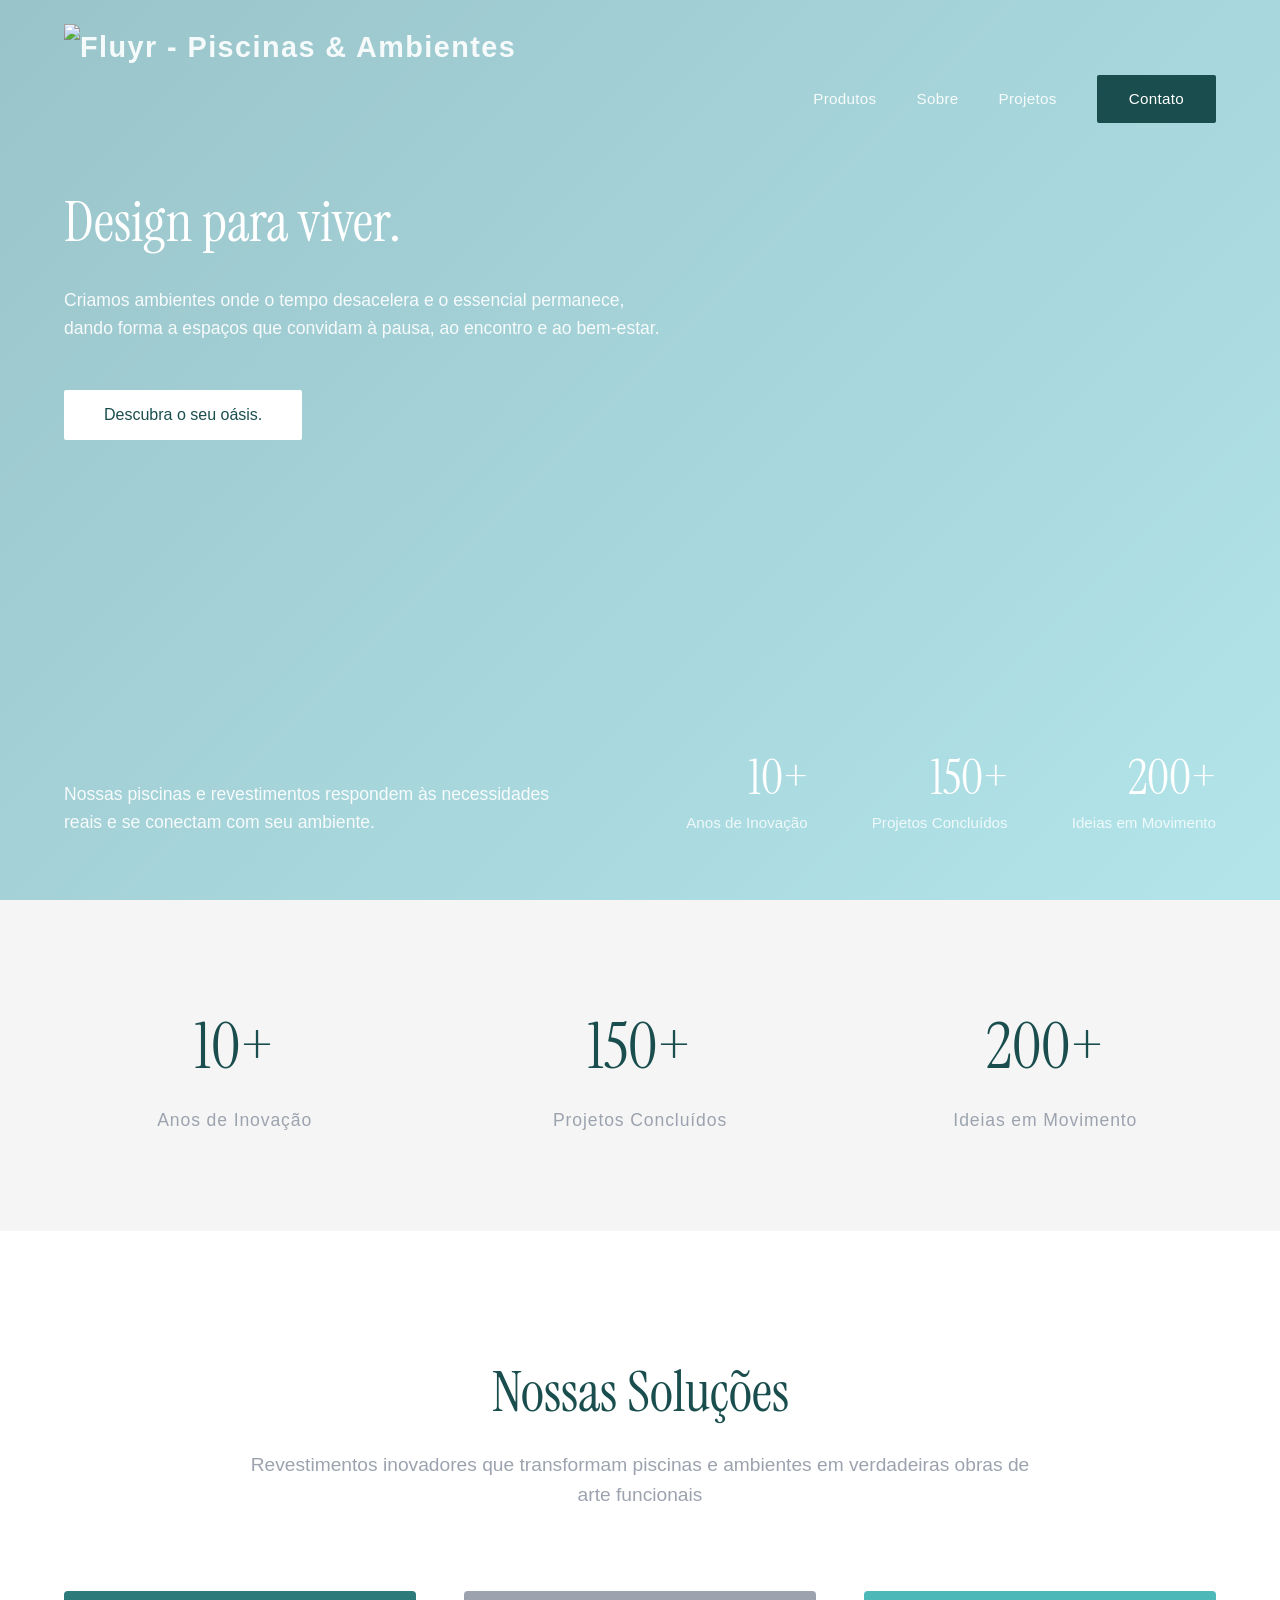
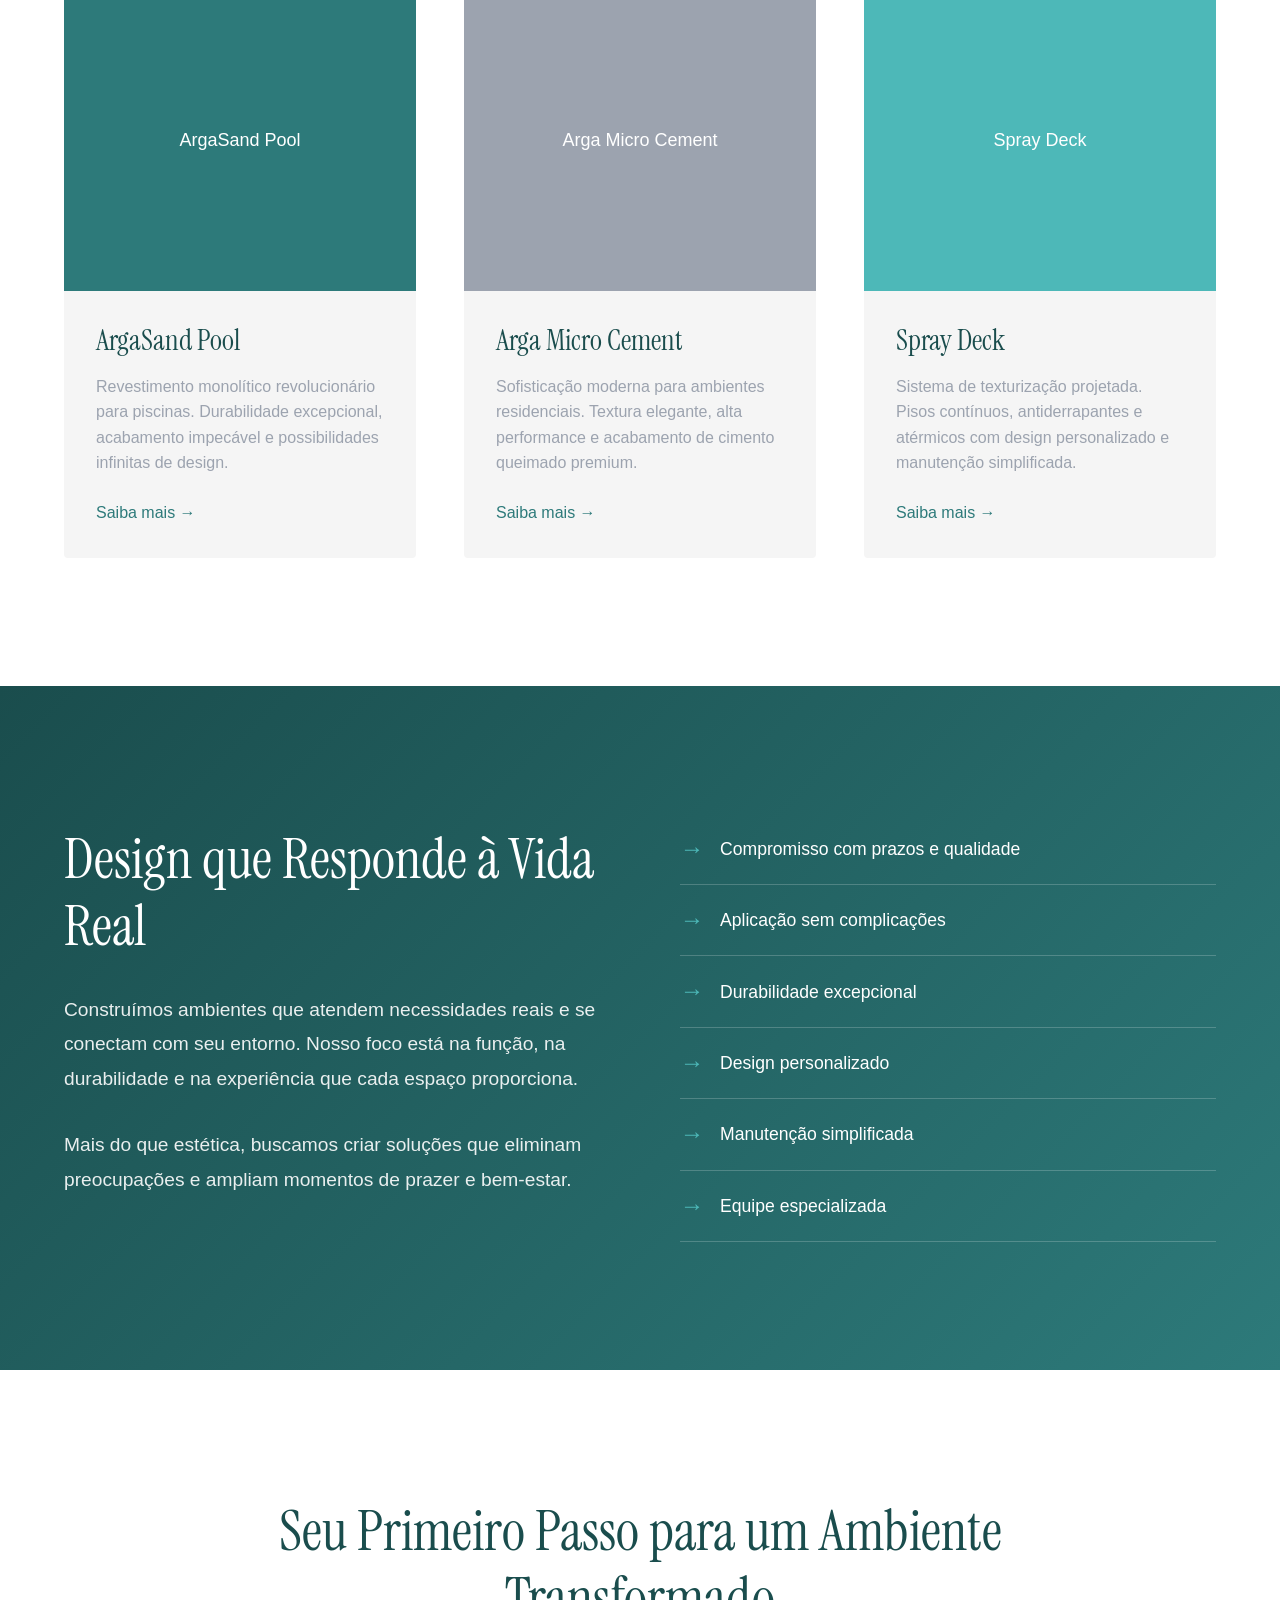
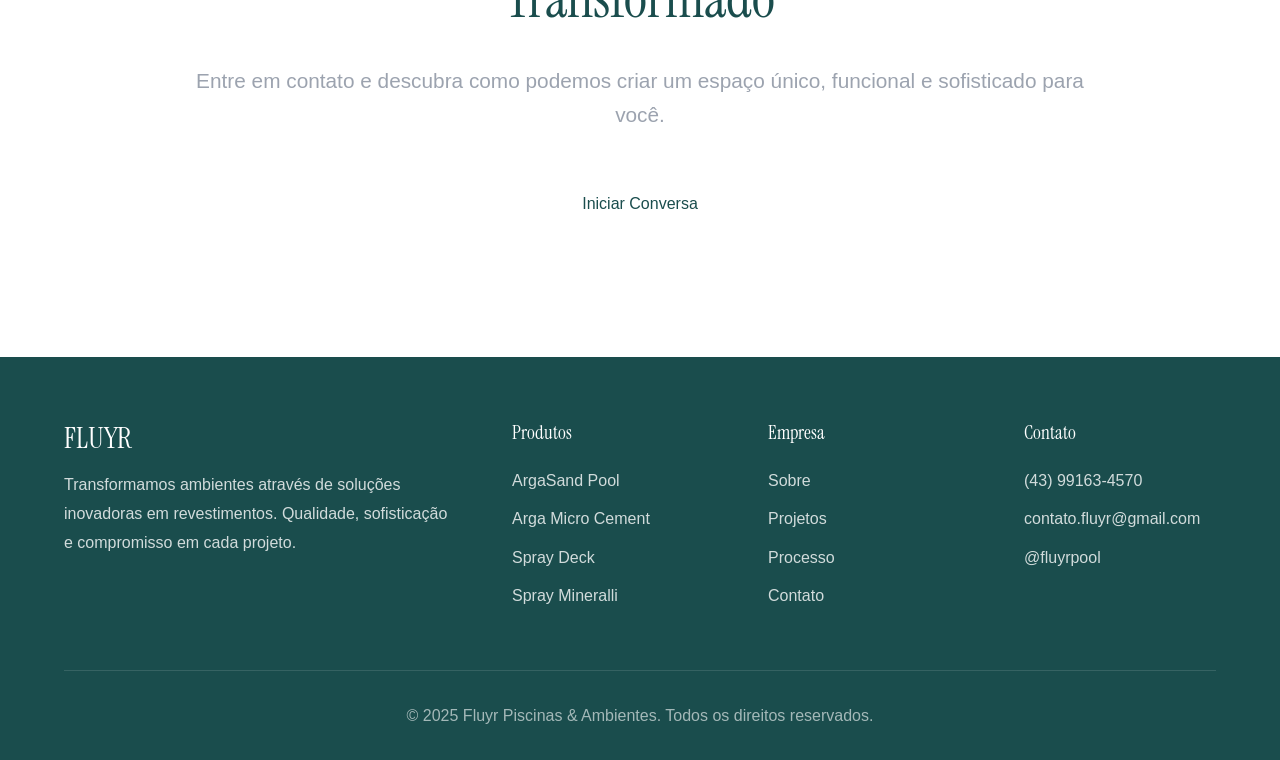
==== index.html @ 36d937e3 "Update index.html" ====
<!DOCTYPE html>
<html lang="pt-BR">
<head>
    <meta charset="UTF-8">
    <meta name="viewport" content="width=device-width, initial-scale=1.0">
    <title>Fluyr - Piscinas & Ambientes</title>
    <link rel="preconnect" href="https://fonts.googleapis.com">
    <link rel="preconnect" href="https://fonts.gstatic.com" crossorigin>
    <link href="https://fonts.googleapis.com/css2?family=Instrument+Serif:ital@0;1&display=swap" rel="stylesheet">
    <link rel="stylesheet" href="./assets/css/styles.css">
    
    
</head>
<body>
    <header>
        <div class="logo">
            <img src="/website-fluyr/assets/images/logo-fluyr.png" alt="Fluyr - Piscinas & Ambientes">
        </div>
        <nav>
            <a href="#produtos">Produtos</a>
            <a href="/about/about.html">Sobre</a>
            <a href="#projetos">Projetos</a>
            <a href="#contato" class="cta-button">Contato</a>
        </nav>
    </header>

    <section class="hero">
        <div class="hero-content">
            <div class="hero-text">
                <h1>Design para viver.</h1>
                <p>Criamos ambientes onde o tempo desacelera e o essencial permanece, dando forma a espaços que convidam à pausa, ao encontro e ao bem-estar.</p>
                <div class="hero-buttons">
                    <button class="btn-primary">Descubra o seu oásis.</button>
                </div>
            </div>
        </div>
        <div class="hero-bottom">
            <div class="hero-tagline">
                Nossas piscinas e revestimentos respondem às necessidades reais e se conectam com seu ambiente.
            </div>
            <div class="hero-stats-mini">
                <div class="hero-stat">
                    <span class="hero-stat-number">10+</span>
                    <span class="hero-stat-label">Anos de Inovação</span>
                </div>
                <div class="hero-stat">
                    <span class="hero-stat-number">150+</span>
                    <span class="hero-stat-label">Projetos Concluídos</span>
                </div>
                <div class="hero-stat">
                    <span class="hero-stat-number">200+</span>
                    <span class="hero-stat-label">Ideias em Movimento</span>
                </div>
            </div>
        </div>
    </section>

    <section class="stats">
        <div class="stats-container">
            <div class="stat-item">
                <div class="stat-number">10+</div>
                <div class="stat-label">Anos de Inovação</div>
            </div>
            <div class="stat-item">
                <div class="stat-number">150+</div>
                <div class="stat-label">Projetos Concluídos</div>
            </div>
            <div class="stat-item">
                <div class="stat-number">200+</div>
                <div class="stat-label">Ideias em Movimento</div>
            </div>
        </div>
    </section>

    <section id="produtos" class="products">
        <div class="section-header">
            <h2>Nossas Soluções</h2>
            <p>Revestimentos inovadores que transformam piscinas e ambientes em verdadeiras obras de arte funcionais</p>
        </div>
        <div class="products-grid">
            <div class="product-card">
                <div class="product-image">
                    <img src="data:image/svg+xml,%3Csvg width='400' height='300' xmlns='http://www.w3.org/2000/svg'%3E%3Crect width='400' height='300' fill='%232d7a7a'/%3E%3Ctext x='50%25' y='50%25' font-family='Arial' font-size='18' fill='white' text-anchor='middle' dy='.3em'%3EArgaSand Pool%3C/text%3E%3C/svg%3E" alt="ArgaSand Pool">
                </div>
                <div class="product-content">
                    <h3>ArgaSand Pool</h3>
                    <p>Revestimento monolítico revolucionário para piscinas. Durabilidade excepcional, acabamento impecável e possibilidades infinitas de design.</p>
                    <a href="#" class="product-link">Saiba mais →</a>
                </div>
            </div>
            <div class="product-card">
                <div class="product-image">
                    <img src="data:image/svg+xml,%3Csvg width='400' height='300' xmlns='http://www.w3.org/2000/svg'%3E%3Crect width='400' height='300' fill='%239ca3af'/%3E%3Ctext x='50%25' y='50%25' font-family='Arial' font-size='18' fill='white' text-anchor='middle' dy='.3em'%3EArga Micro Cement%3C/text%3E%3C/svg%3E" alt="Arga Micro Cement">
                </div>
                <div class="product-content">
                    <h3>Arga Micro Cement</h3>
                    <p>Sofisticação moderna para ambientes residenciais. Textura elegante, alta performance e acabamento de cimento queimado premium.</p>
                    <a href="#" class="product-link">Saiba mais →</a>
                </div>
            </div>
            <div class="product-card">
                <div class="product-image">
                    <img src="data:image/svg+xml,%3Csvg width='400' height='300' xmlns='http://www.w3.org/2000/svg'%3E%3Crect width='400' height='300' fill='%234db8b8'/%3E%3Ctext x='50%25' y='50%25' font-family='Arial' font-size='18' fill='white' text-anchor='middle' dy='.3em'%3ESpray Deck%3C/text%3E%3C/svg%3E" alt="Spray Deck">
                </div>
                <div class="product-content">
                    <h3>Spray Deck</h3>
                    <p>Sistema de texturização projetada. Pisos contínuos, antiderrapantes e atérmicos com design personalizado e manutenção simplificada.</p>
                    <a href="#" class="product-link">Saiba mais →</a>
                </div>
            </div>
        </div>
    </section>

    <section class="values">
        <div class="values-content">
            <div class="values-text">
                <h2>Design que Responde à Vida Real</h2>
                <p>Construímos ambientes que atendem necessidades reais e se conectam com seu entorno. Nosso foco está na função, na durabilidade e na experiência que cada espaço proporciona.</p>
                <p>Mais do que estética, buscamos criar soluções que eliminam preocupações e ampliam momentos de prazer e bem-estar.</p>
            </div>
            <div class="values-list-container">
                <ul class="values-list">
                    <li>Compromisso com prazos e qualidade</li>
                    <li>Aplicação sem complicações</li>
                    <li>Durabilidade excepcional</li>
                    <li>Design personalizado</li>
                    <li>Manutenção simplificada</li>
                    <li>Equipe especializada</li>
                </ul>
            </div>
        </div>
    </section>

    <section class="cta-section">
        <div class="cta-content">
            <h2>Seu Primeiro Passo para um Ambiente Transformado</h2>
            <p>Entre em contato e descubra como podemos criar um espaço único, funcional e sofisticado para você.</p>
            <button class="btn-primary">Iniciar Conversa</button>
        </div>
    </section>

    <footer>
        <div class="footer-content">
            <div class="footer-about">
                <h3>FLUYR</h3>
                <p>Transformamos ambientes através de soluções inovadoras em revestimentos. Qualidade, sofisticação e compromisso em cada projeto.</p>
            </div>
            <div class="footer-links">
                <h4>Produtos</h4>
                <ul>
                    <li><a href="#">ArgaSand Pool</a></li>
                    <li><a href="#">Arga Micro Cement</a></li>
                    <li><a href="#">Spray Deck</a></li>
                    <li><a href="#">Spray Mineralli</a></li>
                </ul>
            </div>
            <div class="footer-links">
                <h4>Empresa</h4>
                <ul>
                    <li><a href="#">Sobre</a></li>
                    <li><a href="#">Projetos</a></li>
                    <li><a href="#">Processo</a></li>
                    <li><a href="#">Contato</a></li>
                </ul>
            </div>
            <div class="footer-links">
                <h4>Contato</h4>
                <ul>
                    <li><a href="tel:+5543991634570">(43) 99163-4570</a></li>
                    <li><a href="mailto:contato.fluyr@gmail.com">contato.fluyr@gmail.com</a></li>
                    <li><a href="https://www.instagram.com/fluyrpool/">@fluyrpool</a></li>
                </ul>
            </div>
        </div>
        <div class="footer-bottom">
            <p>&copy; 2025 Fluyr Piscinas & Ambientes. Todos os direitos reservados.</p>
        </div>
    </footer>
</body>
</html>
---- assets/css/styles.css ----
@import url('https://fonts.cdnfonts.com/css/onest');

        * {
            margin: 0;
            padding: 0;
            box-sizing: border-box;
        }

        :root {
            --color-teal-dark: #1a4d4d;
            --color-teal: #2d7a7a;
            --color-turquoise: #4db8b8;
            --color-concrete: #e8e8e8;
            --color-gray-light: #f5f5f5;
            --color-gray-medium: #9ca3af;
            --color-gray-dark: #374151;
        }

        body {
            font-family: 'Inter', sans-serif;
            color: var(--color-gray-dark);
            line-height: 1.6;
            overflow-x: hidden;
        }

        h1, h2, h3, h4 {
            font-family: 'Instrument Serif', serif;
            font-weight: 400;
            line-height: 1.2;
        }

        /* Header */
        header {
            position: fixed;
            top: 0;
            width: 100%;
            padding: 1.5rem 5%;
            display: flex;
            justify-content: space-between;
            align-items: center;
            z-index: 1000;

            background: transparent;
            backdrop-filter: none;
        }

        .logo {
            font-size: 1.8rem;
            font-weight: 700;
            color: rgba(255, 255, 255, 0.9);            
            letter-spacing: 0.05em;
        }

        .logo img {
            height: 150px;       /* adjust as needed */
            width: auto;
            display: block;
        }        

        .logo-sub {
            font-size: 0.75rem;
            font-weight: 400;
            color: var(--color-teal);
            letter-spacing: 0.15em;
            display: block;
            margin-top: -0.2rem;
        }

        nav {
            display: flex;
            gap: 2.5rem;
            align-items: center;
        }

        nav a {
            text-decoration: none;
            color: rgba(255, 255, 255, 0.9);
            font-size: 0.95rem;
            font-weight: 400;
            letter-spacing: 0.02em;
            transition: color 0.3s ease;
        }

        nav a:hover {
            color: var(--color-teal);
        }

        .cta-button {
            padding: 0.75rem 2rem;
            background: var(--color-teal-dark);
            color: white;
            border-radius: 2px;
            transition: all 0.3s ease;
        }

        .cta-button:hover {
            background: var(--color-teal);
            transform: translateY(-2px);
        }

        /* Hero Section */
        .hero {
            min-height: 100vh;
            display: flex;
            flex-direction: column;
            justify-content: space-between;
            position: relative;
            padding: 0;
            background: url('https://images.unsplash.com/photo-1535731561029-5bb23d96911c?q=80&w=1374&auto=format&fit=crop&ixlib=rb-4.1.0&ixid=M3wxMjA3fDB8MHxwaG90by1wYWdlfHx8fGVufDB8fHx8fA%3D%3D')
                center/cover no-repeat;
            color: white;
        }

        .hero::before {
            content: '';
            position: absolute;
            top: 0;
            left: 0;
            right: 0;
            bottom: 0;
            background: linear-gradient(135deg, rgba(0, 107, 122, 0.4) 0%, rgba(0, 168, 184, 0.3) 100%);
            z-index: 1;
        }

        .hero-content {
            position: relative;
            z-index: 2;
            max-width: 1400px;
            width: 100%;
            margin: 0 auto;
            padding: 12rem 5% 4rem;
            display: flex;
            flex-direction: column;
            align-items: flex-start;
        }

        .hero-text h1 {
            font-size: 3.5rem;
            color: white;
            margin-bottom: 2rem;
            line-height: 1.1;
            max-width: 800px;
        }

        .hero-text p {
            font-size: 1.1rem;
            color: rgba(255, 255, 255, 0.9);
            margin-bottom: 3rem;
            max-width: 600px;
            line-height: 1.6;
        }

        .hero-buttons {
            display: flex;
            gap: 1.5rem;
        }

        .btn-primary, .btn-secondary {
            padding: 1rem 2.5rem;
            font-size: 1rem;
            border: none;
            cursor: pointer;
            transition: all 0.3s ease;
            text-decoration: none;
            display: inline-block;
            border-radius: 2px;
        }

        .btn-primary {
            background: white;
            color: var(--color-teal-dark);
        }

        .btn-primary:hover {
            background: var(--color-concrete);
            transform: translateY(-3px);
            box-shadow: 0 10px 30px rgba(0, 0, 0, 0.2);
        }

        .btn-secondary {
            background: transparent;
            color: white;
            border: 2px solid white;
        }

        .btn-secondary:hover {
            background: white;
            color: var(--color-teal-dark);
        }

        .hero-bottom {
            position: relative;
            z-index: 2;
            max-width: 1400px;
            width: 100%;
            margin: 0 auto;
            padding: 0 5% 4rem;
            display: flex;
            justify-content: space-between;
            align-items: flex-end;
        }

        .hero-tagline {
            font-size: 1.1rem;
            color: rgba(255, 255, 255, 0.9);
            max-width: 500px;
            line-height: 1.6;
        }

        .hero-stats-mini {
            display: flex;
            gap: 4rem;
        }

        .hero-stat {
            text-align: right;
        }

        .hero-stat-number {
            font-size: 3rem;
            font-family: 'Instrument Serif', serif;
            color: white;
            display: block;
            line-height: 1;
            margin-bottom: 0.5rem;
        }

        .hero-stat-label {
            font-size: 0.95rem;
            color: rgba(255, 255, 255, 0.8);
        }

        /* Stats Section */
        .stats {
            padding: 6rem 5%;
            background: var(--color-gray-light);
        }

        .stats-container {
            max-width: 1400px;
            margin: 0 auto;
            display: grid;
            grid-template-columns: repeat(3, 1fr);
            gap: 4rem;
        }

        .stat-item {
            text-align: center;
        }

        .stat-number {
            font-size: 4rem;
            font-family: 'Instrument Serif', serif;
            color: var(--color-teal-dark);
            margin-bottom: 0.5rem;
        }

        .stat-label {
            font-size: 1.1rem;
            color: var(--color-gray-medium);
            letter-spacing: 0.05em;
        }

        /* Products Section */
        .products {
            padding: 8rem 5%;
            background: white;
        }

        .section-header {
            text-align: center;
            max-width: 800px;
            margin: 0 auto 5rem;
        }

        .section-header h2 {
            font-size: 3.5rem;
            color: var(--color-teal-dark);
            margin-bottom: 1.5rem;
        }

        .section-header p {
            font-size: 1.2rem;
            color: var(--color-gray-medium);
        }

        .products-grid {
            max-width: 1400px;
            margin: 0 auto;
            display: grid;
            grid-template-columns: repeat(auto-fit, minmax(350px, 1fr));
            gap: 3rem;
        }

        .product-card {
            background: var(--color-gray-light);
            border-radius: 4px;
            overflow: hidden;
            transition: all 0.4s ease;
            cursor: pointer;
        }

        .product-card:hover {
            transform: translateY(-10px);
            box-shadow: 0 20px 50px rgba(0, 0, 0, 0.1);
        }

        .product-image {
            height: 300px;
            background: var(--color-concrete);
            display: flex;
            align-items: center;
            justify-content: center;
            overflow: hidden;
        }

        .product-image img {
            width: 100%;
            height: 100%;
            object-fit: cover;
        }

        .product-content {
            padding: 2rem;
        }

        .product-content h3 {
            font-size: 1.8rem;
            color: var(--color-teal-dark);
            margin-bottom: 1rem;
        }

        .product-content p {
            color: var(--color-gray-medium);
            margin-bottom: 1.5rem;
        }

        .product-link {
            color: var(--color-teal);
            text-decoration: none;
            font-weight: 500;
            display: inline-flex;
            align-items: center;
            gap: 0.5rem;
            transition: gap 0.3s ease;
        }

        .product-link:hover {
            gap: 1rem;
        }

        /* Values Section */
        .values {
            padding: 8rem 5%;
            background: linear-gradient(135deg, var(--color-teal-dark) 0%, var(--color-teal) 100%);
            color: white;
        }

        .values-content {
            max-width: 1400px;
            margin: 0 auto;
            display: grid;
            grid-template-columns: 1fr 1fr;
            gap: 5rem;
            align-items: center;
        }

        .values-text h2 {
            font-size: 3.5rem;
            margin-bottom: 2rem;
            color: white;
        }

        .values-text p {
            font-size: 1.2rem;
            margin-bottom: 2rem;
            opacity: 0.9;
            line-height: 1.8;
        }

        .values-list {
            list-style: none;
        }

        .values-list li {
            padding: 1rem 0;
            border-bottom: 1px solid rgba(255, 255, 255, 0.2);
            font-size: 1.1rem;
            display: flex;
            align-items: center;
            gap: 1rem;
        }

        .values-list li:before {
            content: "→";
            font-size: 1.5rem;
            color: var(--color-turquoise);
        }

        /* CTA Section */
        .cta-section {
            padding: 8rem 5%;
            background: white;
            text-align: center;
        }

        .cta-content {
            max-width: 900px;
            margin: 0 auto;
        }

        .cta-content h2 {
            font-size: 3.5rem;
            color: var(--color-teal-dark);
            margin-bottom: 2rem;
        }

        .cta-content p {
            font-size: 1.3rem;
            color: var(--color-gray-medium);
            margin-bottom: 3rem;
        }

        /* Footer */
        footer {
            background: var(--color-teal-dark);
            color: white;
            padding: 4rem 5% 2rem;
        }

        .footer-content {
            max-width: 1400px;
            margin: 0 auto;
            display: grid;
            grid-template-columns: 2fr 1fr 1fr 1fr;
            gap: 4rem;
            margin-bottom: 3rem;
        }

        .footer-about h3 {
            font-size: 1.8rem;
            margin-bottom: 1rem;
        }

        .footer-about p {
            opacity: 0.8;
            line-height: 1.8;
        }

        .footer-links h4 {
            font-size: 1.2rem;
            margin-bottom: 1.5rem;
        }

        .footer-links ul {
            list-style: none;
        }

        .footer-links li {
            margin-bottom: 0.8rem;
        }

        .footer-links a {
            color: white;
            text-decoration: none;
            opacity: 0.8;
            transition: opacity 0.3s ease;
        }

        .footer-links a:hover {
            opacity: 1;
        }

        .footer-bottom {
            text-align: center;
            padding-top: 2rem;
            border-top: 1px solid rgba(255, 255, 255, 0.2);
            opacity: 0.6;
        }

        /* Responsive */
        @media (max-width: 1024px) {
            .hero-text h1 {
                font-size: 3.5rem;
            }

            .hero-bottom {
                flex-direction: column;
                gap: 3rem;
                align-items: flex-start;
            }

            .hero-stats-mini {
                gap: 2rem;
            }

            .stats-container {
                grid-template-columns: 1fr;
                gap: 2rem;
            }

            .values-content {
                grid-template-columns: 1fr;
            }

            .footer-content {
                grid-template-columns: 1fr 1fr;
            }
        }

        @media (max-width: 768px) {
            nav {
                display: none;
            }

            .hero-text h1 {
                font-size: 2.5rem;
            }

            .hero-text p {
                font-size: 1.1rem;
            }

            .hero-stats-mini {
                flex-direction: column;
                gap: 1.5rem;
            }

            .hero-stat {
                text-align: left;
            }

            .section-header h2 {
                font-size: 2.5rem;
            }

            .products-grid {
                grid-template-columns: 1fr;
            }

            .footer-content {
                grid-template-columns: 1fr;
            }
        }
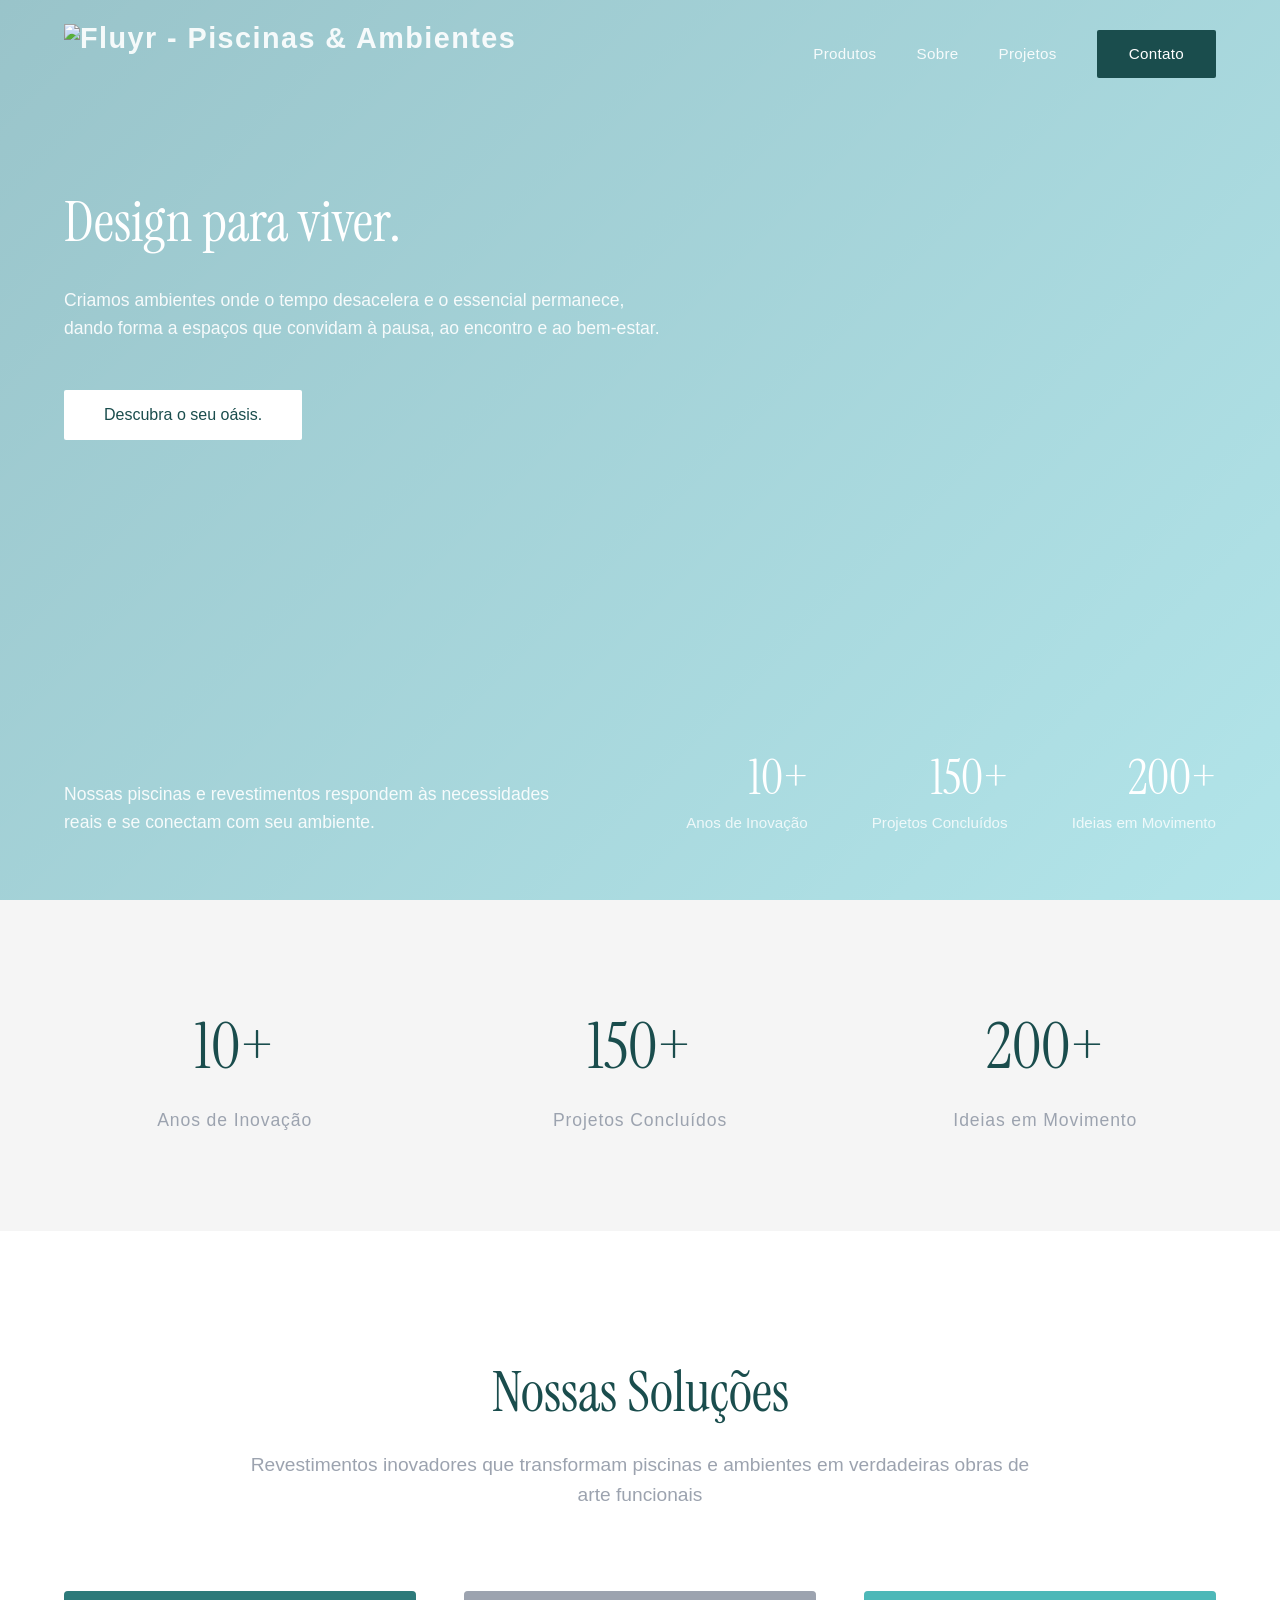
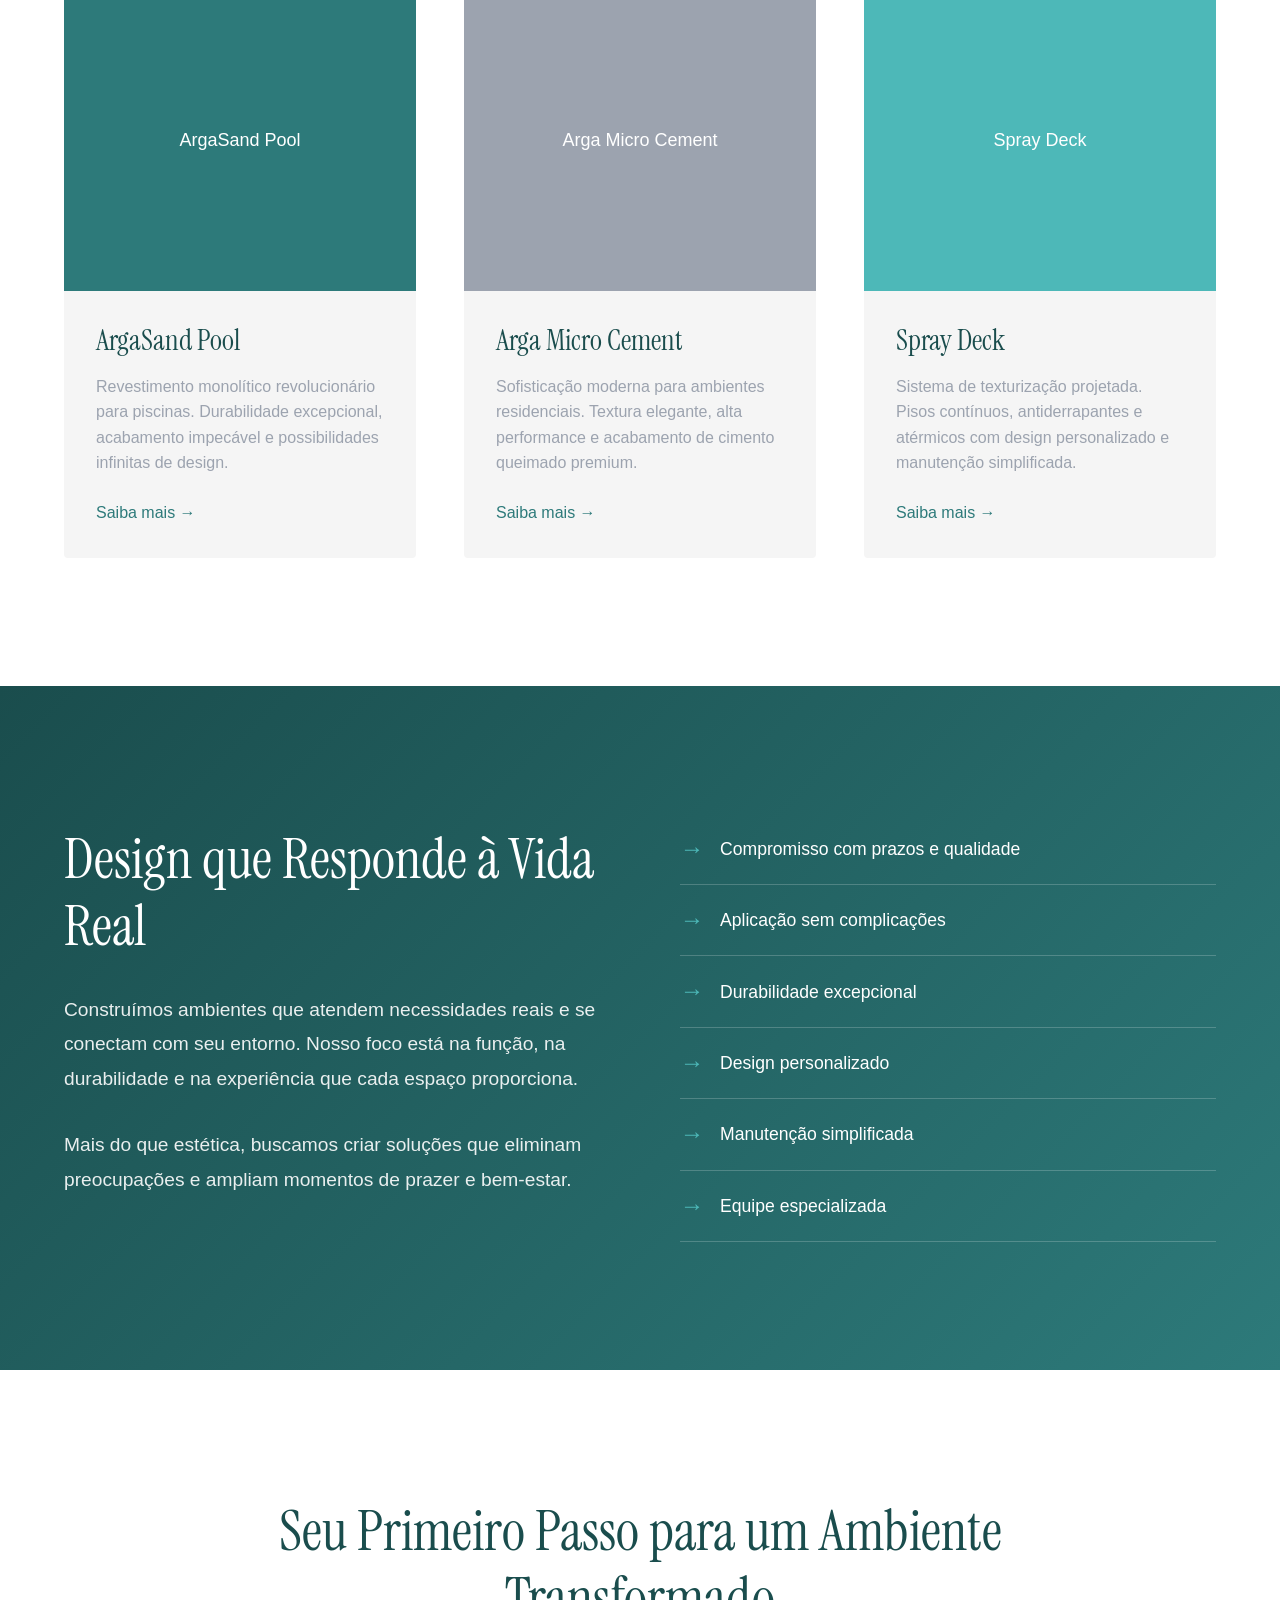
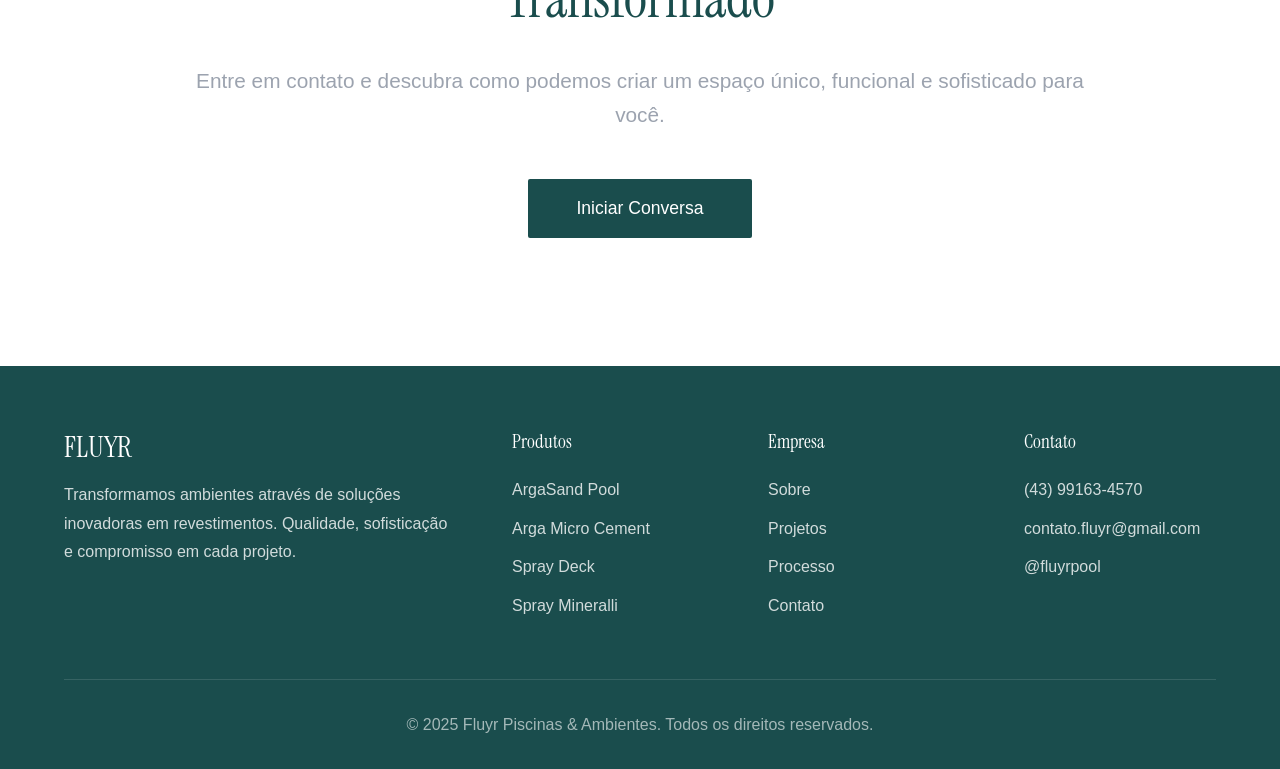
==== commit 9d7868f0: "Update index.html" ====
--- a/index.html
+++ b/index.html
@@ -12,13 +12,13 @@
     
 </head>
 <body>
-    <header>
+    <header class="header--overlay">
         <div class="logo">
             <img src="/website-fluyr/assets/images/logo-fluyr.png" alt="Fluyr - Piscinas & Ambientes">
         </div>
         <nav>
             <a href="#produtos">Produtos</a>
-            <a href="/about/about.html">Sobre</a>
+            <a href="./about/about.html">Sobre</a>
             <a href="#projetos">Projetos</a>
             <a href="#contato" class="cta-button">Contato</a>
         </nav>
@@ -53,7 +53,27 @@
                 </div>
             </div>
         </div>
-    </section>
+</section>
+
+    <script>
+        const header = document.querySelector('header');
+        const hero = document.querySelector('.hero');
+
+        const updateHeaderState = () => {
+            if (!header || !hero) return;
+            const heroBottom = hero.getBoundingClientRect().bottom;
+            const headerHeight = header.offsetHeight;
+            if (heroBottom <= headerHeight) {
+                header.classList.remove('header--overlay');
+            } else {
+                header.classList.add('header--overlay');
+            }
+        };
+
+        updateHeaderState();
+        window.addEventListener('scroll', updateHeaderState);
+        window.addEventListener('resize', updateHeaderState);
+    </script>
 
     <section class="stats">
         <div class="stats-container">
@@ -177,4 +197,4 @@
         </div>
     </footer>
 </body>
-</html>+</html>
--- a/assets/css/styles.css
+++ b/assets/css/styles.css
@@ -1,544 +1,963 @@
 @import url('https://fonts.cdnfonts.com/css/onest');
 
-        * {
-            margin: 0;
-            padding: 0;
-            box-sizing: border-box;
-        }
-
-        :root {
-            --color-teal-dark: #1a4d4d;
-            --color-teal: #2d7a7a;
-            --color-turquoise: #4db8b8;
-            --color-concrete: #e8e8e8;
-            --color-gray-light: #f5f5f5;
-            --color-gray-medium: #9ca3af;
-            --color-gray-dark: #374151;
-        }
-
-        body {
-            font-family: 'Inter', sans-serif;
-            color: var(--color-gray-dark);
-            line-height: 1.6;
-            overflow-x: hidden;
-        }
-
-        h1, h2, h3, h4 {
-            font-family: 'Instrument Serif', serif;
-            font-weight: 400;
-            line-height: 1.2;
-        }
-
-        /* Header */
-        header {
-            position: fixed;
-            top: 0;
-            width: 100%;
-            padding: 1.5rem 5%;
-            display: flex;
-            justify-content: space-between;
-            align-items: center;
-            z-index: 1000;
-
-            background: transparent;
-            backdrop-filter: none;
-        }
-
-        .logo {
-            font-size: 1.8rem;
-            font-weight: 700;
-            color: rgba(255, 255, 255, 0.9);            
-            letter-spacing: 0.05em;
-        }
-
-        .logo img {
-            height: 150px;       /* adjust as needed */
-            width: auto;
-            display: block;
-        }        
-
-        .logo-sub {
-            font-size: 0.75rem;
-            font-weight: 400;
-            color: var(--color-teal);
-            letter-spacing: 0.15em;
-            display: block;
-            margin-top: -0.2rem;
-        }
-
-        nav {
-            display: flex;
-            gap: 2.5rem;
-            align-items: center;
-        }
-
-        nav a {
-            text-decoration: none;
-            color: rgba(255, 255, 255, 0.9);
-            font-size: 0.95rem;
-            font-weight: 400;
-            letter-spacing: 0.02em;
-            transition: color 0.3s ease;
-        }
-
-        nav a:hover {
-            color: var(--color-teal);
-        }
-
-        .cta-button {
-            padding: 0.75rem 2rem;
-            background: var(--color-teal-dark);
-            color: white;
-            border-radius: 2px;
-            transition: all 0.3s ease;
-        }
-
-        .cta-button:hover {
-            background: var(--color-teal);
-            transform: translateY(-2px);
-        }
-
-        /* Hero Section */
-        .hero {
-            min-height: 100vh;
-            display: flex;
-            flex-direction: column;
-            justify-content: space-between;
-            position: relative;
-            padding: 0;
-            background: url('https://images.unsplash.com/photo-1535731561029-5bb23d96911c?q=80&w=1374&auto=format&fit=crop&ixlib=rb-4.1.0&ixid=M3wxMjA3fDB8MHxwaG90by1wYWdlfHx8fGVufDB8fHx8fA%3D%3D')
-                center/cover no-repeat;
-            color: white;
-        }
-
-        .hero::before {
-            content: '';
-            position: absolute;
-            top: 0;
-            left: 0;
-            right: 0;
-            bottom: 0;
-            background: linear-gradient(135deg, rgba(0, 107, 122, 0.4) 0%, rgba(0, 168, 184, 0.3) 100%);
-            z-index: 1;
-        }
-
-        .hero-content {
-            position: relative;
-            z-index: 2;
-            max-width: 1400px;
-            width: 100%;
-            margin: 0 auto;
-            padding: 12rem 5% 4rem;
-            display: flex;
-            flex-direction: column;
-            align-items: flex-start;
-        }
-
-        .hero-text h1 {
-            font-size: 3.5rem;
-            color: white;
-            margin-bottom: 2rem;
-            line-height: 1.1;
-            max-width: 800px;
-        }
-
-        .hero-text p {
-            font-size: 1.1rem;
-            color: rgba(255, 255, 255, 0.9);
-            margin-bottom: 3rem;
-            max-width: 600px;
-            line-height: 1.6;
-        }
-
-        .hero-buttons {
-            display: flex;
-            gap: 1.5rem;
-        }
-
-        .btn-primary, .btn-secondary {
-            padding: 1rem 2.5rem;
-            font-size: 1rem;
-            border: none;
-            cursor: pointer;
-            transition: all 0.3s ease;
-            text-decoration: none;
-            display: inline-block;
-            border-radius: 2px;
-        }
-
-        .btn-primary {
-            background: white;
-            color: var(--color-teal-dark);
-        }
-
-        .btn-primary:hover {
-            background: var(--color-concrete);
-            transform: translateY(-3px);
-            box-shadow: 0 10px 30px rgba(0, 0, 0, 0.2);
-        }
-
-        .btn-secondary {
-            background: transparent;
-            color: white;
-            border: 2px solid white;
-        }
-
-        .btn-secondary:hover {
-            background: white;
-            color: var(--color-teal-dark);
-        }
-
-        .hero-bottom {
-            position: relative;
-            z-index: 2;
-            max-width: 1400px;
-            width: 100%;
-            margin: 0 auto;
-            padding: 0 5% 4rem;
-            display: flex;
-            justify-content: space-between;
-            align-items: flex-end;
-        }
-
-        .hero-tagline {
-            font-size: 1.1rem;
-            color: rgba(255, 255, 255, 0.9);
-            max-width: 500px;
-            line-height: 1.6;
-        }
-
-        .hero-stats-mini {
-            display: flex;
-            gap: 4rem;
-        }
-
-        .hero-stat {
-            text-align: right;
-        }
-
-        .hero-stat-number {
-            font-size: 3rem;
-            font-family: 'Instrument Serif', serif;
-            color: white;
-            display: block;
-            line-height: 1;
-            margin-bottom: 0.5rem;
-        }
-
-        .hero-stat-label {
-            font-size: 0.95rem;
-            color: rgba(255, 255, 255, 0.8);
-        }
-
-        /* Stats Section */
-        .stats {
-            padding: 6rem 5%;
-            background: var(--color-gray-light);
-        }
-
-        .stats-container {
-            max-width: 1400px;
-            margin: 0 auto;
-            display: grid;
-            grid-template-columns: repeat(3, 1fr);
-            gap: 4rem;
-        }
-
-        .stat-item {
-            text-align: center;
-        }
-
-        .stat-number {
-            font-size: 4rem;
-            font-family: 'Instrument Serif', serif;
-            color: var(--color-teal-dark);
-            margin-bottom: 0.5rem;
-        }
-
-        .stat-label {
-            font-size: 1.1rem;
-            color: var(--color-gray-medium);
-            letter-spacing: 0.05em;
-        }
-
-        /* Products Section */
-        .products {
-            padding: 8rem 5%;
-            background: white;
-        }
-
-        .section-header {
-            text-align: center;
-            max-width: 800px;
-            margin: 0 auto 5rem;
-        }
-
-        .section-header h2 {
-            font-size: 3.5rem;
-            color: var(--color-teal-dark);
-            margin-bottom: 1.5rem;
-        }
-
-        .section-header p {
-            font-size: 1.2rem;
-            color: var(--color-gray-medium);
-        }
-
-        .products-grid {
-            max-width: 1400px;
-            margin: 0 auto;
-            display: grid;
-            grid-template-columns: repeat(auto-fit, minmax(350px, 1fr));
-            gap: 3rem;
-        }
-
-        .product-card {
-            background: var(--color-gray-light);
-            border-radius: 4px;
-            overflow: hidden;
-            transition: all 0.4s ease;
-            cursor: pointer;
-        }
-
-        .product-card:hover {
-            transform: translateY(-10px);
-            box-shadow: 0 20px 50px rgba(0, 0, 0, 0.1);
-        }
-
-        .product-image {
-            height: 300px;
-            background: var(--color-concrete);
-            display: flex;
-            align-items: center;
-            justify-content: center;
-            overflow: hidden;
-        }
-
-        .product-image img {
-            width: 100%;
-            height: 100%;
-            object-fit: cover;
-        }
-
-        .product-content {
-            padding: 2rem;
-        }
-
-        .product-content h3 {
-            font-size: 1.8rem;
-            color: var(--color-teal-dark);
-            margin-bottom: 1rem;
-        }
-
-        .product-content p {
-            color: var(--color-gray-medium);
-            margin-bottom: 1.5rem;
-        }
-
-        .product-link {
-            color: var(--color-teal);
-            text-decoration: none;
-            font-weight: 500;
-            display: inline-flex;
-            align-items: center;
-            gap: 0.5rem;
-            transition: gap 0.3s ease;
-        }
-
-        .product-link:hover {
-            gap: 1rem;
-        }
-
-        /* Values Section */
-        .values {
-            padding: 8rem 5%;
-            background: linear-gradient(135deg, var(--color-teal-dark) 0%, var(--color-teal) 100%);
-            color: white;
-        }
-
-        .values-content {
-            max-width: 1400px;
-            margin: 0 auto;
-            display: grid;
-            grid-template-columns: 1fr 1fr;
-            gap: 5rem;
-            align-items: center;
-        }
-
-        .values-text h2 {
-            font-size: 3.5rem;
-            margin-bottom: 2rem;
-            color: white;
-        }
-
-        .values-text p {
-            font-size: 1.2rem;
-            margin-bottom: 2rem;
-            opacity: 0.9;
-            line-height: 1.8;
-        }
-
-        .values-list {
-            list-style: none;
-        }
-
-        .values-list li {
-            padding: 1rem 0;
-            border-bottom: 1px solid rgba(255, 255, 255, 0.2);
-            font-size: 1.1rem;
-            display: flex;
-            align-items: center;
-            gap: 1rem;
-        }
-
-        .values-list li:before {
-            content: "→";
-            font-size: 1.5rem;
-            color: var(--color-turquoise);
-        }
-
-        /* CTA Section */
-        .cta-section {
-            padding: 8rem 5%;
-            background: white;
-            text-align: center;
-        }
-
-        .cta-content {
-            max-width: 900px;
-            margin: 0 auto;
-        }
-
-        .cta-content h2 {
-            font-size: 3.5rem;
-            color: var(--color-teal-dark);
-            margin-bottom: 2rem;
-        }
-
-        .cta-content p {
-            font-size: 1.3rem;
-            color: var(--color-gray-medium);
-            margin-bottom: 3rem;
-        }
-
-        /* Footer */
-        footer {
-            background: var(--color-teal-dark);
-            color: white;
-            padding: 4rem 5% 2rem;
-        }
-
-        .footer-content {
-            max-width: 1400px;
-            margin: 0 auto;
-            display: grid;
-            grid-template-columns: 2fr 1fr 1fr 1fr;
-            gap: 4rem;
-            margin-bottom: 3rem;
-        }
-
-        .footer-about h3 {
-            font-size: 1.8rem;
-            margin-bottom: 1rem;
-        }
-
-        .footer-about p {
-            opacity: 0.8;
-            line-height: 1.8;
-        }
-
-        .footer-links h4 {
-            font-size: 1.2rem;
-            margin-bottom: 1.5rem;
-        }
-
-        .footer-links ul {
-            list-style: none;
-        }
-
-        .footer-links li {
-            margin-bottom: 0.8rem;
-        }
-
-        .footer-links a {
-            color: white;
-            text-decoration: none;
-            opacity: 0.8;
-            transition: opacity 0.3s ease;
-        }
-
-        .footer-links a:hover {
-            opacity: 1;
-        }
-
-        .footer-bottom {
-            text-align: center;
-            padding-top: 2rem;
-            border-top: 1px solid rgba(255, 255, 255, 0.2);
-            opacity: 0.6;
-        }
-
-        /* Responsive */
-        @media (max-width: 1024px) {
-            .hero-text h1 {
-                font-size: 3.5rem;
-            }
-
-            .hero-bottom {
-                flex-direction: column;
-                gap: 3rem;
-                align-items: flex-start;
-            }
-
-            .hero-stats-mini {
-                gap: 2rem;
-            }
-
-            .stats-container {
-                grid-template-columns: 1fr;
-                gap: 2rem;
-            }
-
-            .values-content {
-                grid-template-columns: 1fr;
-            }
-
-            .footer-content {
-                grid-template-columns: 1fr 1fr;
-            }
-        }
-
-        @media (max-width: 768px) {
-            nav {
-                display: none;
-            }
-
-            .hero-text h1 {
-                font-size: 2.5rem;
-            }
-
-            .hero-text p {
-                font-size: 1.1rem;
-            }
-
-            .hero-stats-mini {
-                flex-direction: column;
-                gap: 1.5rem;
-            }
-
-            .hero-stat {
-                text-align: left;
-            }
-
-            .section-header h2 {
-                font-size: 2.5rem;
-            }
-
-            .products-grid {
-                grid-template-columns: 1fr;
-            }
-
-            .footer-content {
-                grid-template-columns: 1fr;
-            }
-        }
+/* -----------------------------
+   Base / Reset / Tokens Testing
+------------------------------*/
+* {
+  margin: 0;
+  padding: 0;
+  box-sizing: border-box;
+}
+
+:root {
+  --color-teal-dark: #1a4d4d;
+  --color-teal: #2d7a7a;
+  --color-turquoise: #4db8b8;
+  --color-concrete: #e8e8e8;
+  --color-gray-light: #f5f5f5;
+  --color-gray-medium: #9ca3af;
+  --color-gray-dark: #374151;
+
+  /* Header theming defaults (solid header / About style) */
+  --header-bg: #ffffff;
+  --header-shadow: 0 2px 10px rgba(0, 0, 0, 0.05);
+  --header-link-color: var(--color-gray-dark);
+  --header-link-hover: var(--color-teal);
+  --header-logo-color: var(--color-gray-dark);
+}
+
+body {
+  font-family: 'Inter', sans-serif;
+  color: var(--color-gray-dark);
+  line-height: 1.6;
+  overflow-x: hidden;
+}
+
+h1, h2, h3, h4 {
+  font-family: 'Instrument Serif', serif;
+  font-weight: 400;
+  line-height: 1.2;
+}
+
+/* -----------------------------
+   Header (supports both modes)
+   Default: solid (About).
+   Add class "header--overlay" to match Home hero overlay.
+------------------------------*/
+header {
+  position: fixed;
+  top: 0;
+  width: 100%;
+  padding: 1.5rem 5%;
+  display: flex;
+  justify-content: space-between;
+  align-items: center;
+  z-index: 1000;
+
+  background: var(--header-bg);
+  box-shadow: var(--header-shadow);
+}
+
+header.header--overlay {
+  --header-bg: transparent;
+  --header-shadow: none;
+  --header-link-color: rgba(255, 255, 255, 0.9);
+  --header-link-hover: var(--color-teal);
+  --header-logo-color: rgba(255, 255, 255, 0.9);
+}
+
+/* Logo: supports both text logo and image logo */
+.logo {
+  font-size: 1.8rem;
+  font-weight: 700;
+  color: var(--header-logo-color);
+  letter-spacing: 0.05em;
+  display: inline-flex;
+  flex-direction: column;
+  align-items: flex-start;
+  line-height: 1;
+}
+
+.logo img {
+  width: auto;
+  display: block;
+  height: 60px; /* About default */
+}
+
+/* Optional: larger logo image for Home. Add class "logo--hero" on the same element. */
+.logo.logo--hero img {
+  height: 150px;
+}
+
+.logo-sub {
+  font-size: 0.75rem;
+  font-weight: 400;
+  color: var(--color-teal);
+  letter-spacing: 0.15em;
+  display: block;
+  margin-top: -0.2rem;
+}
+
+nav {
+  display: flex;
+  gap: 2.5rem;
+  align-items: center;
+}
+
+nav a {
+  text-decoration: none;
+  color: var(--header-link-color);
+  font-size: 0.95rem;
+  font-weight: 400;
+  letter-spacing: 0.02em;
+  transition: color 0.3s ease;
+}
+
+nav a:hover {
+  color: var(--header-link-hover);
+}
+
+.cta-button {
+  padding: 0.75rem 2rem;
+  background: var(--color-teal-dark);
+  color: white;
+  border-radius: 2px;
+  transition: all 0.3s ease;
+  text-decoration: none;
+  display: inline-flex;
+  align-items: center;
+}
+
+.cta-button:hover {
+  background: var(--color-teal);
+  transform: translateY(-2px);
+}
+
+/* -----------------------------
+   Buttons (unified)
+   Default button styling matches About CTA.
+   Home Hero overrides are scoped under .hero.
+------------------------------*/
+.btn-primary,
+.btn-secondary {
+  padding: 1.2rem 3rem;
+  font-size: 1.1rem;
+  border: none;
+  cursor: pointer;
+  transition: all 0.3s ease;
+  text-decoration: none;
+  display: inline-block;
+  border-radius: 2px;
+}
+
+/* Default primary = teal-dark (About + general use) */
+.btn-primary {
+  background: var(--color-teal-dark);
+  color: white;
+}
+
+.btn-primary:hover {
+  background: var(--color-teal);
+  transform: translateY(-3px);
+  box-shadow: 0 10px 30px rgba(26, 77, 77, 0.2);
+}
+
+/* Default secondary = outlined teal-dark */
+.btn-secondary {
+  background: transparent;
+  color: var(--color-teal-dark);
+  border: 2px solid var(--color-teal-dark);
+}
+
+.btn-secondary:hover {
+  background: var(--color-teal-dark);
+  color: white;
+}
+
+/* -----------------------------
+   Home Page - Hero (from First)
+------------------------------*/
+.hero {
+  min-height: 100vh;
+  display: flex;
+  flex-direction: column;
+  justify-content: space-between;
+  position: relative;
+  padding: 0;
+  background: url('https://images.unsplash.com/photo-1535731561029-5bb23d96911c?q=80&w=1374&auto=format&fit=crop&ixlib=rb-4.1.0&ixid=M3wxMjA3fDB8MHxwaG90by1wYWdlfHx8fGVufDB8fHx8fA%3D%3D')
+    center/cover no-repeat;
+  color: white;
+}
+
+.hero::before {
+  content: '';
+  position: absolute;
+  inset: 0;
+  background: linear-gradient(135deg, rgba(0, 107, 122, 0.4) 0%, rgba(0, 168, 184, 0.3) 100%);
+  z-index: 1;
+}
+
+.hero-content {
+  position: relative;
+  z-index: 2;
+  max-width: 1400px;
+  width: 100%;
+  margin: 0 auto;
+  padding: 12rem 5% 4rem;
+  display: flex;
+  flex-direction: column;
+  align-items: flex-start;
+}
+
+.hero-text h1 {
+  font-size: 3.5rem;
+  color: white;
+  margin-bottom: 2rem;
+  line-height: 1.1;
+  max-width: 800px;
+}
+
+.hero-text p {
+  font-size: 1.1rem;
+  color: rgba(255, 255, 255, 0.9);
+  margin-bottom: 3rem;
+  max-width: 600px;
+  line-height: 1.6;
+}
+
+.hero-buttons {
+  display: flex;
+  gap: 1.5rem;
+}
+
+/* Home hero button treatment (from First) */
+.hero .btn-primary,
+.hero .btn-secondary {
+  padding: 1rem 2.5rem;
+  font-size: 1rem;
+}
+
+.hero .btn-primary {
+  background: white;
+  color: var(--color-teal-dark);
+}
+
+.hero .btn-primary:hover {
+  background: var(--color-concrete);
+  transform: translateY(-3px);
+  box-shadow: 0 10px 30px rgba(0, 0, 0, 0.2);
+}
+
+.hero .btn-secondary {
+  background: transparent;
+  color: white;
+  border: 2px solid white;
+}
+
+.hero .btn-secondary:hover {
+  background: white;
+  color: var(--color-teal-dark);
+}
+
+.hero-bottom {
+  position: relative;
+  z-index: 2;
+  max-width: 1400px;
+  width: 100%;
+  margin: 0 auto;
+  padding: 0 5% 4rem;
+  display: flex;
+  justify-content: space-between;
+  align-items: flex-end;
+}
+
+.hero-tagline {
+  font-size: 1.1rem;
+  color: rgba(255, 255, 255, 0.9);
+  max-width: 500px;
+  line-height: 1.6;
+}
+
+.hero-stats-mini {
+  display: flex;
+  gap: 4rem;
+}
+
+.hero-stat {
+  text-align: right;
+}
+
+.hero-stat-number {
+  font-size: 3rem;
+  font-family: 'Instrument Serif', serif;
+  color: white;
+  display: block;
+  line-height: 1;
+  margin-bottom: 0.5rem;
+}
+
+.hero-stat-label {
+  font-size: 0.95rem;
+  color: rgba(255, 255, 255, 0.8);
+}
+
+/* -----------------------------
+   Home Page - Stats (from First)
+------------------------------*/
+.stats {
+  padding: 6rem 5%;
+  background: var(--color-gray-light);
+}
+
+.stats-container {
+  max-width: 1400px;
+  margin: 0 auto;
+  display: grid;
+  grid-template-columns: repeat(3, 1fr);
+  gap: 4rem;
+}
+
+.stat-item {
+  text-align: center;
+}
+
+.stat-number {
+  font-size: 4rem;
+  font-family: 'Instrument Serif', serif;
+  color: var(--color-teal-dark);
+  margin-bottom: 0.5rem;
+}
+
+.stat-label {
+  font-size: 1.1rem;
+  color: var(--color-gray-medium);
+  letter-spacing: 0.05em;
+}
+
+/* -----------------------------
+   Home Page - Products (from First)
+------------------------------*/
+.products {
+  padding: 8rem 5%;
+  background: white;
+}
+
+.section-header {
+  text-align: center;
+  max-width: 800px;
+  margin: 0 auto 5rem;
+}
+
+.section-header h2 {
+  font-size: 3.5rem;
+  color: var(--color-teal-dark);
+  margin-bottom: 1.5rem;
+}
+
+.section-header p {
+  font-size: 1.2rem;
+  color: var(--color-gray-medium);
+}
+
+.products-grid {
+  max-width: 1400px;
+  margin: 0 auto;
+  display: grid;
+  grid-template-columns: repeat(auto-fit, minmax(350px, 1fr));
+  gap: 3rem;
+}
+
+.product-card {
+  background: var(--color-gray-light);
+  border-radius: 4px;
+  overflow: hidden;
+  transition: all 0.4s ease;
+  cursor: pointer;
+}
+
+.product-card:hover {
+  transform: translateY(-10px);
+  box-shadow: 0 20px 50px rgba(0, 0, 0, 0.1);
+}
+
+.product-image {
+  height: 300px;
+  background: var(--color-concrete);
+  display: flex;
+  align-items: center;
+  justify-content: center;
+  overflow: hidden;
+}
+
+.product-image img {
+  width: 100%;
+  height: 100%;
+  object-fit: cover;
+}
+
+.product-content {
+  padding: 2rem;
+}
+
+.product-content h3 {
+  font-size: 1.8rem;
+  color: var(--color-teal-dark);
+  margin-bottom: 1rem;
+}
+
+.product-content p {
+  color: var(--color-gray-medium);
+  margin-bottom: 1.5rem;
+}
+
+.product-link {
+  color: var(--color-teal);
+  text-decoration: none;
+  font-weight: 500;
+  display: inline-flex;
+  align-items: center;
+  gap: 0.5rem;
+  transition: gap 0.3s ease;
+}
+
+.product-link:hover {
+  gap: 1rem;
+}
+
+/* -----------------------------
+   Home Page - Values (from First)
+   Scoped to avoid collision with About values grid
+------------------------------*/
+.values {
+  padding: 8rem 5%;
+  background: linear-gradient(135deg, var(--color-teal-dark) 0%, var(--color-teal) 100%);
+  color: white;
+}
+
+.values .values-content {
+  max-width: 1400px;
+  margin: 0 auto;
+  display: grid;
+  grid-template-columns: 1fr 1fr;
+  gap: 5rem;
+  align-items: center;
+}
+
+.values-text h2 {
+  font-size: 3.5rem;
+  margin-bottom: 2rem;
+  color: white;
+}
+
+.values-text p {
+  font-size: 1.2rem;
+  margin-bottom: 2rem;
+  opacity: 0.9;
+  line-height: 1.8;
+}
+
+.values .values-list {
+  list-style: none;
+}
+
+.values .values-list li {
+  padding: 1rem 0;
+  border-bottom: 1px solid rgba(255, 255, 255, 0.2);
+  font-size: 1.1rem;
+  display: flex;
+  align-items: center;
+  gap: 1rem;
+}
+
+.values .values-list li:before {
+  content: "→";
+  font-size: 1.5rem;
+  color: var(--color-turquoise);
+}
+
+/* -----------------------------
+   About Page - Hero (from Second)
+------------------------------*/
+.hero-about {
+  min-height: 100vh;
+  display: flex;
+  align-items: center;
+  justify-content: center;
+  background: url('https://images.unsplash.com/photo-1596445160941-797eb529e19a?q=80&w=2070&auto=format&fit=crop&ixlib=rb-4.1.0&ixid=M3wxMjA3fDB8MHxwaG90by1wYWdlfHx8fGVufDB8fHx8fA%3D%3D')
+    center/cover no-repeat;
+  padding: 0;
+  position: relative;
+  color: white;
+}
+
+.hero-about::before {
+  content: '';
+  position: absolute;
+  inset: 0;
+  background: linear-gradient(135deg, rgba(0, 0, 0, 0.3) 0%, rgba(26, 77, 77, 0.4) 100%);
+  z-index: 1;
+}
+
+.hero-about-content {
+  max-width: 900px;
+  text-align: center;
+  position: relative;
+  z-index: 2;
+  padding: 0 5%;
+}
+
+.hero-about-content h1 {
+  font-size: 5rem;
+  color: white;
+  margin-bottom: 2rem;
+  line-height: 1.1;
+}
+
+.hero-about-content p {
+  font-size: 1.3rem;
+  color: rgba(255, 255, 255, 0.95);
+  line-height: 1.8;
+}
+
+/* -----------------------------
+   About Page - Story (from Second)
+------------------------------*/
+.story {
+  padding: 8rem 5%;
+  background: white;
+}
+
+.story-content {
+  max-width: 1400px;
+  margin: 0 auto;
+  display: grid;
+  grid-template-columns: 1fr 1fr;
+  gap: 6rem;
+  align-items: center;
+}
+
+.story-text h2 {
+  font-size: 3rem;
+  color: var(--color-teal-dark);
+  margin-bottom: 2rem;
+}
+
+.story-text p {
+  font-size: 1.1rem;
+  color: var(--color-gray-medium);
+  margin-bottom: 1.5rem;
+  line-height: 1.8;
+}
+
+.story-image {
+  height: 500px;
+  border-radius: 4px;
+  overflow: hidden;
+  box-shadow: 0 20px 60px rgba(0, 0, 0, 0.1);
+}
+
+.story-image img {
+  width: 100%;
+  height: 100%;
+  object-fit: cover;
+}
+
+/* -----------------------------
+   About Page - Mission (from Second)
+------------------------------*/
+.mission {
+  padding: 8rem 5%;
+  background: var(--color-gray-light);
+}
+
+.mission-content {
+  max-width: 1200px;
+  margin: 0 auto;
+  text-align: center;
+}
+
+.mission-content h2 {
+  font-size: 3.5rem;
+  color: var(--color-teal-dark);
+  margin-bottom: 3rem;
+}
+
+.mission-grid {
+  display: grid;
+  grid-template-columns: repeat(3, 1fr);
+  gap: 3rem;
+  margin-top: 4rem;
+}
+
+.mission-item {
+  background: white;
+  padding: 3rem 2rem;
+  border-radius: 4px;
+  transition: transform 0.3s ease;
+}
+
+.mission-item:hover {
+  transform: translateY(-10px);
+}
+
+.mission-icon {
+  font-size: 3rem;
+  color: var(--color-turquoise);
+  margin-bottom: 1.5rem;
+}
+
+.mission-item h3 {
+  font-size: 1.5rem;
+  color: var(--color-teal-dark);
+  margin-bottom: 1rem;
+}
+
+.mission-item p {
+  color: var(--color-gray-medium);
+  line-height: 1.7;
+}
+
+/* -----------------------------
+   About Page - Values (from Second)
+   Scoped to avoid collision with Home values list
+------------------------------*/
+.values-section {
+  padding: 8rem 5%;
+  background: white;
+}
+
+.values-section .values-content {
+  max-width: 1400px;
+  margin: 0 auto;
+}
+
+.values-header {
+  text-align: center;
+  margin-bottom: 5rem;
+}
+
+.values-header h2 {
+  font-size: 3.5rem;
+  color: var(--color-teal-dark);
+  margin-bottom: 1.5rem;
+}
+
+.values-header p {
+  font-size: 1.2rem;
+  color: var(--color-gray-medium);
+  max-width: 700px;
+  margin: 0 auto;
+}
+
+.values-section .values-list {
+  display: grid;
+  grid-template-columns: repeat(2, 1fr);
+  gap: 2rem;
+}
+
+.value-item {
+  padding: 2rem;
+  border-left: 4px solid var(--color-turquoise);
+  background: var(--color-gray-light);
+}
+
+.value-item h3 {
+  font-size: 1.5rem;
+  color: var(--color-teal-dark);
+  margin-bottom: 1rem;
+}
+
+.value-item p {
+  color: var(--color-gray-medium);
+  line-height: 1.7;
+}
+
+/* -----------------------------
+   About Page - Expertise (from Second)
+------------------------------*/
+.expertise {
+  padding: 8rem 5%;
+  background: linear-gradient(135deg, var(--color-teal-dark) 0%, var(--color-teal) 100%);
+  color: white;
+}
+
+.expertise-content {
+  max-width: 1200px;
+  margin: 0 auto;
+  text-align: center;
+}
+
+.expertise-content h2 {
+  font-size: 3.5rem;
+  margin-bottom: 2rem;
+  color: white;
+}
+
+.expertise-content p {
+  font-size: 1.2rem;
+  margin-bottom: 4rem;
+  opacity: 0.9;
+  line-height: 1.8;
+}
+
+.expertise-stats {
+  display: grid;
+  grid-template-columns: repeat(4, 1fr);
+  gap: 3rem;
+  margin-top: 4rem;
+}
+
+.expertise-stat {
+  text-align: center;
+}
+
+.expertise-number {
+  font-size: 3.5rem;
+  font-family: 'Instrument Serif', serif;
+  color: var(--color-turquoise);
+  display: block;
+  margin-bottom: 0.5rem;
+}
+
+.expertise-label {
+  font-size: 1rem;
+  opacity: 0.9;
+}
+
+/* -----------------------------
+   About Page - Team (from Second)
+------------------------------*/
+.team {
+  padding: 8rem 5%;
+  background: white;
+}
+
+.team-content {
+  max-width: 1200px;
+  margin: 0 auto;
+}
+
+.team-header {
+  text-align: center;
+  margin-bottom: 5rem;
+}
+
+.team-header h2 {
+  font-size: 3.5rem;
+  color: var(--color-teal-dark);
+  margin-bottom: 1.5rem;
+}
+
+.team-header p {
+  font-size: 1.2rem;
+  color: var(--color-gray-medium);
+}
+
+.team-description {
+  text-align: center;
+  max-width: 800px;
+  margin: 0 auto;
+  font-size: 1.1rem;
+  color: var(--color-gray-medium);
+  line-height: 1.8;
+}
+
+/* -----------------------------
+   CTA Section (shared)
+   Default background: white (Home).
+   For About-style CTA background, add class "cta-section--alt".
+------------------------------*/
+.cta-section {
+  padding: 8rem 5%;
+  background: white;
+  text-align: center;
+}
+
+.cta-section.cta-section--alt {
+  background: var(--color-gray-light);
+}
+
+.cta-content {
+  max-width: 900px;
+  margin: 0 auto;
+}
+
+.cta-content h2 {
+  font-size: 3.5rem;
+  color: var(--color-teal-dark);
+  margin-bottom: 2rem;
+}
+
+.cta-content p {
+  font-size: 1.3rem;
+  color: var(--color-gray-medium);
+  margin-bottom: 3rem;
+}
+
+/* -----------------------------
+   Footer (shared)
+------------------------------*/
+footer {
+  background: var(--color-teal-dark);
+  color: white;
+  padding: 4rem 5% 2rem;
+}
+
+.footer-content {
+  max-width: 1400px;
+  margin: 0 auto;
+  display: grid;
+  grid-template-columns: 2fr 1fr 1fr 1fr;
+  gap: 4rem;
+  margin-bottom: 3rem;
+}
+
+.footer-about h3 {
+  font-size: 1.8rem;
+  margin-bottom: 1rem;
+}
+
+.footer-about p {
+  opacity: 0.8;
+  line-height: 1.8;
+}
+
+.footer-links h4 {
+  font-size: 1.2rem;
+  margin-bottom: 1.5rem;
+}
+
+.footer-links ul {
+  list-style: none;
+}
+
+.footer-links li {
+  margin-bottom: 0.8rem;
+}
+
+.footer-links a {
+  color: white;
+  text-decoration: none;
+  opacity: 0.8;
+  transition: opacity 0.3s ease;
+}
+
+.footer-links a:hover {
+  opacity: 1;
+}
+
+.footer-bottom {
+  text-align: center;
+  padding-top: 2rem;
+  border-top: 1px solid rgba(255, 255, 255, 0.2);
+  opacity: 0.6;
+}
+
+/* -----------------------------
+   Responsive (merged + scoped)
+------------------------------*/
+@media (max-width: 1024px) {
+  /* Home hero */
+  .hero-text h1 {
+    font-size: 3.5rem;
+  }
+
+  .hero-bottom {
+    flex-direction: column;
+    gap: 3rem;
+    align-items: flex-start;
+  }
+
+  .hero-stats-mini {
+    gap: 2rem;
+  }
+
+  .stats-container {
+    grid-template-columns: 1fr;
+    gap: 2rem;
+  }
+
+  .values .values-content {
+    grid-template-columns: 1fr;
+  }
+
+  /* About */
+  .hero-about-content h1 {
+    font-size: 3.5rem;
+  }
+
+  .story-content {
+    grid-template-columns: 1fr;
+    gap: 3rem;
+  }
+
+  .mission-grid {
+    grid-template-columns: 1fr;
+  }
+
+  .values-section .values-list {
+    grid-template-columns: 1fr;
+  }
+
+  .expertise-stats {
+    grid-template-columns: repeat(2, 1fr);
+  }
+
+  .footer-content {
+    grid-template-columns: 1fr 1fr;
+  }
+}
+
+@media (max-width: 768px) {
+  nav {
+    display: none;
+  }
+
+  /* Home */
+  .hero-text h1 {
+    font-size: 2.5rem;
+  }
+
+  .hero-text p {
+    font-size: 1.1rem;
+  }
+
+  .hero-stats-mini {
+    flex-direction: column;
+    gap: 1.5rem;
+  }
+
+  .hero-stat {
+    text-align: left;
+  }
+
+  .section-header h2 {
+    font-size: 2.5rem;
+  }
+
+  .products-grid {
+    grid-template-columns: 1fr;
+  }
+
+  /* About headings */
+  .hero-about-content h1 {
+    font-size: 2.5rem;
+  }
+
+  .story-text h2,
+  .mission-content h2,
+  .values-header h2,
+  .expertise-content h2,
+  .team-header h2,
+  .cta-content h2 {
+    font-size: 2.5rem;
+  }
+
+  .expertise-stats {
+    grid-template-columns: 1fr;
+  }
+
+  .footer-content {
+    grid-template-columns: 1fr;
+  }
+}
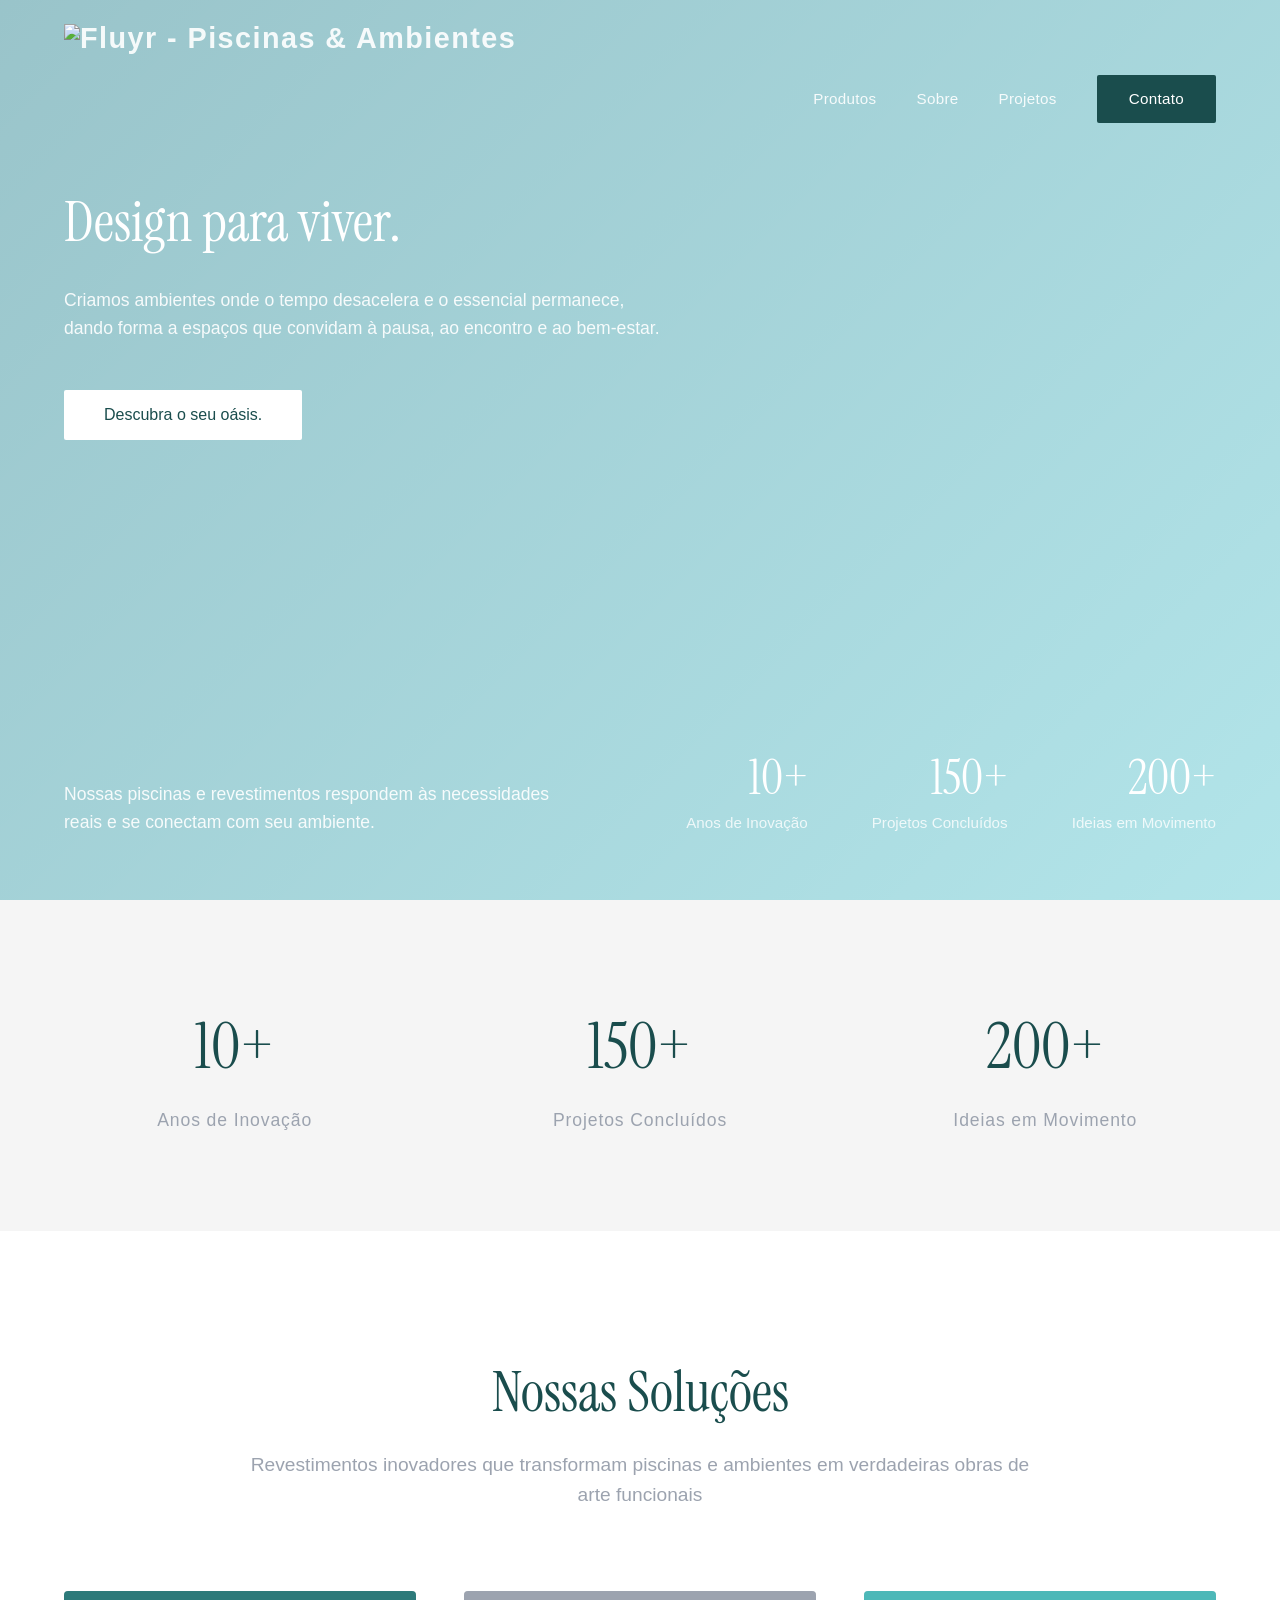
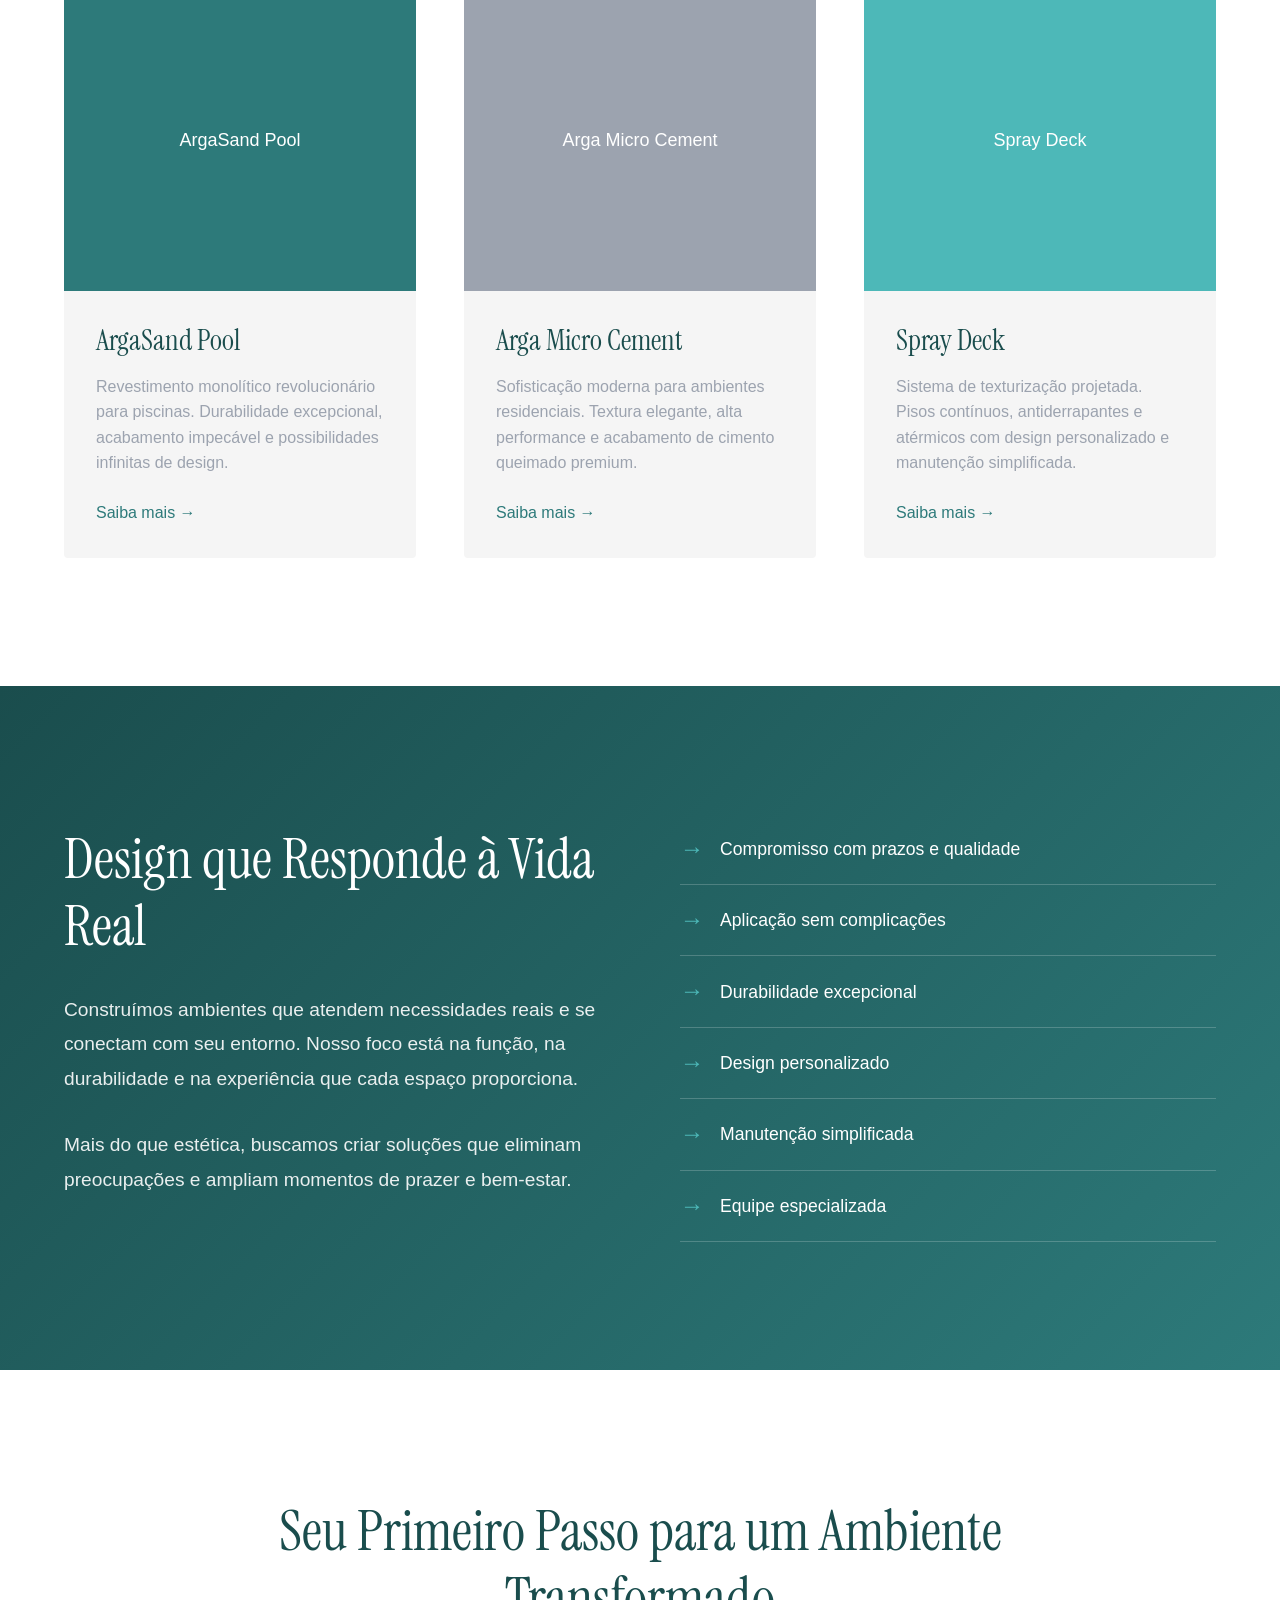
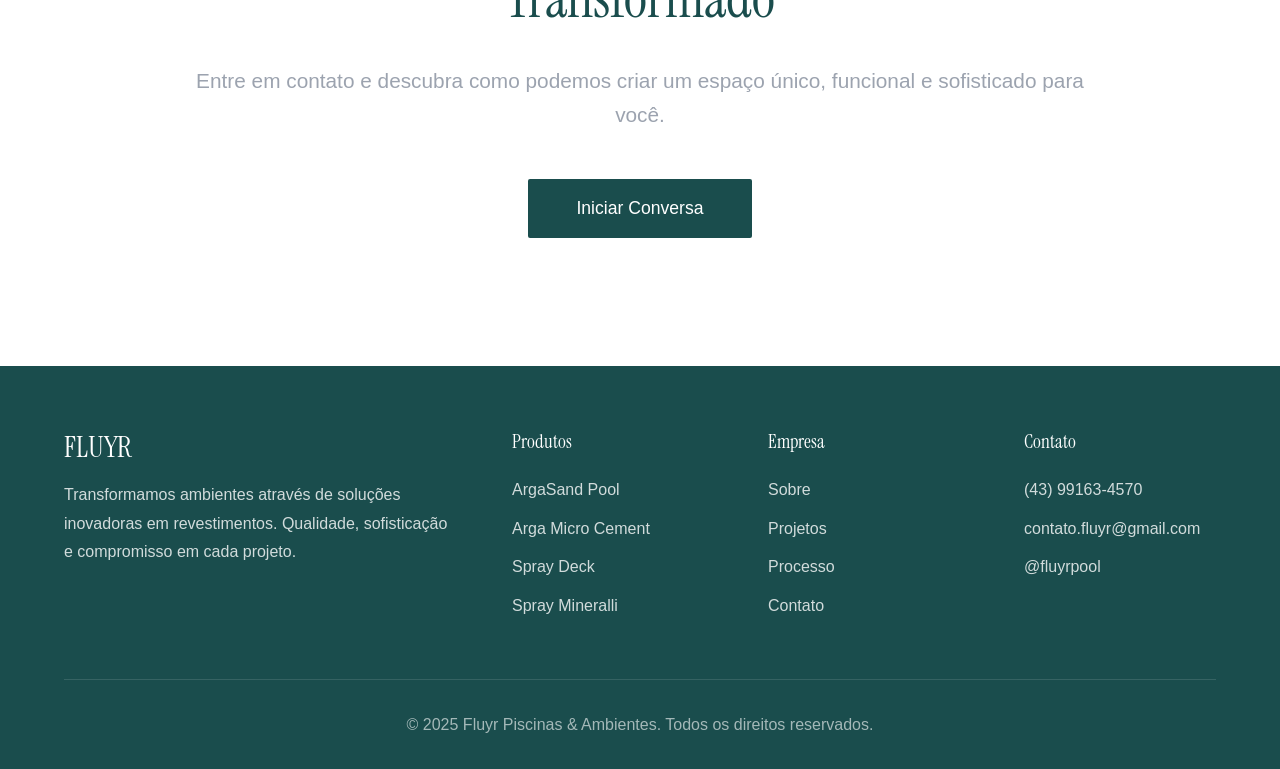
==== commit b7df499d: "changes" ====
--- a/index.html
+++ b/index.html
@@ -14,7 +14,7 @@
 <body>
     <header class="header--overlay">
         <div class="logo">
-            <img src="/website-fluyr/assets/images/logo-fluyr.png" alt="Fluyr - Piscinas & Ambientes">
+            <img src="/website-fluyr/assets/images/logo-fluyr.png" data-logo-light="/website-fluyr/assets/images/logo-fluyr.png" data-logo-dark="/website-fluyr/assets/images/logo-fluyr-dark.png" alt="Fluyr - Piscinas & Ambientes">
         </div>
         <nav>
             <a href="#produtos">Produtos</a>
@@ -58,15 +58,24 @@
     <script>
         const header = document.querySelector('header');
         const hero = document.querySelector('.hero');
+        const logoImg = document.querySelector('.logo img');
 
         const updateHeaderState = () => {
             if (!header || !hero) return;
             const heroBottom = hero.getBoundingClientRect().bottom;
             const headerHeight = header.offsetHeight;
-            if (heroBottom <= headerHeight) {
+            const useOverlay = heroBottom > headerHeight;
+
+            if (!useOverlay) {
                 header.classList.remove('header--overlay');
             } else {
                 header.classList.add('header--overlay');
+            }
+
+            if (logoImg) {
+                const lightLogo = logoImg.dataset.logoLight || logoImg.getAttribute('data-logo-light') || logoImg.src;
+                const darkLogo = logoImg.dataset.logoDark || logoImg.getAttribute('data-logo-dark') || logoImg.src;
+                logoImg.src = useOverlay ? lightLogo : darkLogo;
             }
         };
 
--- a/assets/css/styles.css
+++ b/assets/css/styles.css
@@ -81,7 +81,7 @@
 .logo img {
   width: auto;
   display: block;
-  height: 60px; /* About default */
+  height: 150px; /* About default */
 }
 
 /* Optional: larger logo image for Home. Add class "logo--hero" on the same element. */
@@ -483,7 +483,7 @@
   display: flex;
   align-items: center;
   justify-content: center;
-  background: url('https://images.unsplash.com/photo-1596445160941-797eb529e19a?q=80&w=2070&auto=format&fit=crop&ixlib=rb-4.1.0&ixid=M3wxMjA3fDB8MHxwaG90by1wYWdlfHx8fGVufDB8fHx8fA%3D%3D')
+  background: url('assets\images\about-hero.png')
     center/cover no-repeat;
   padding: 0;
   position: relative;
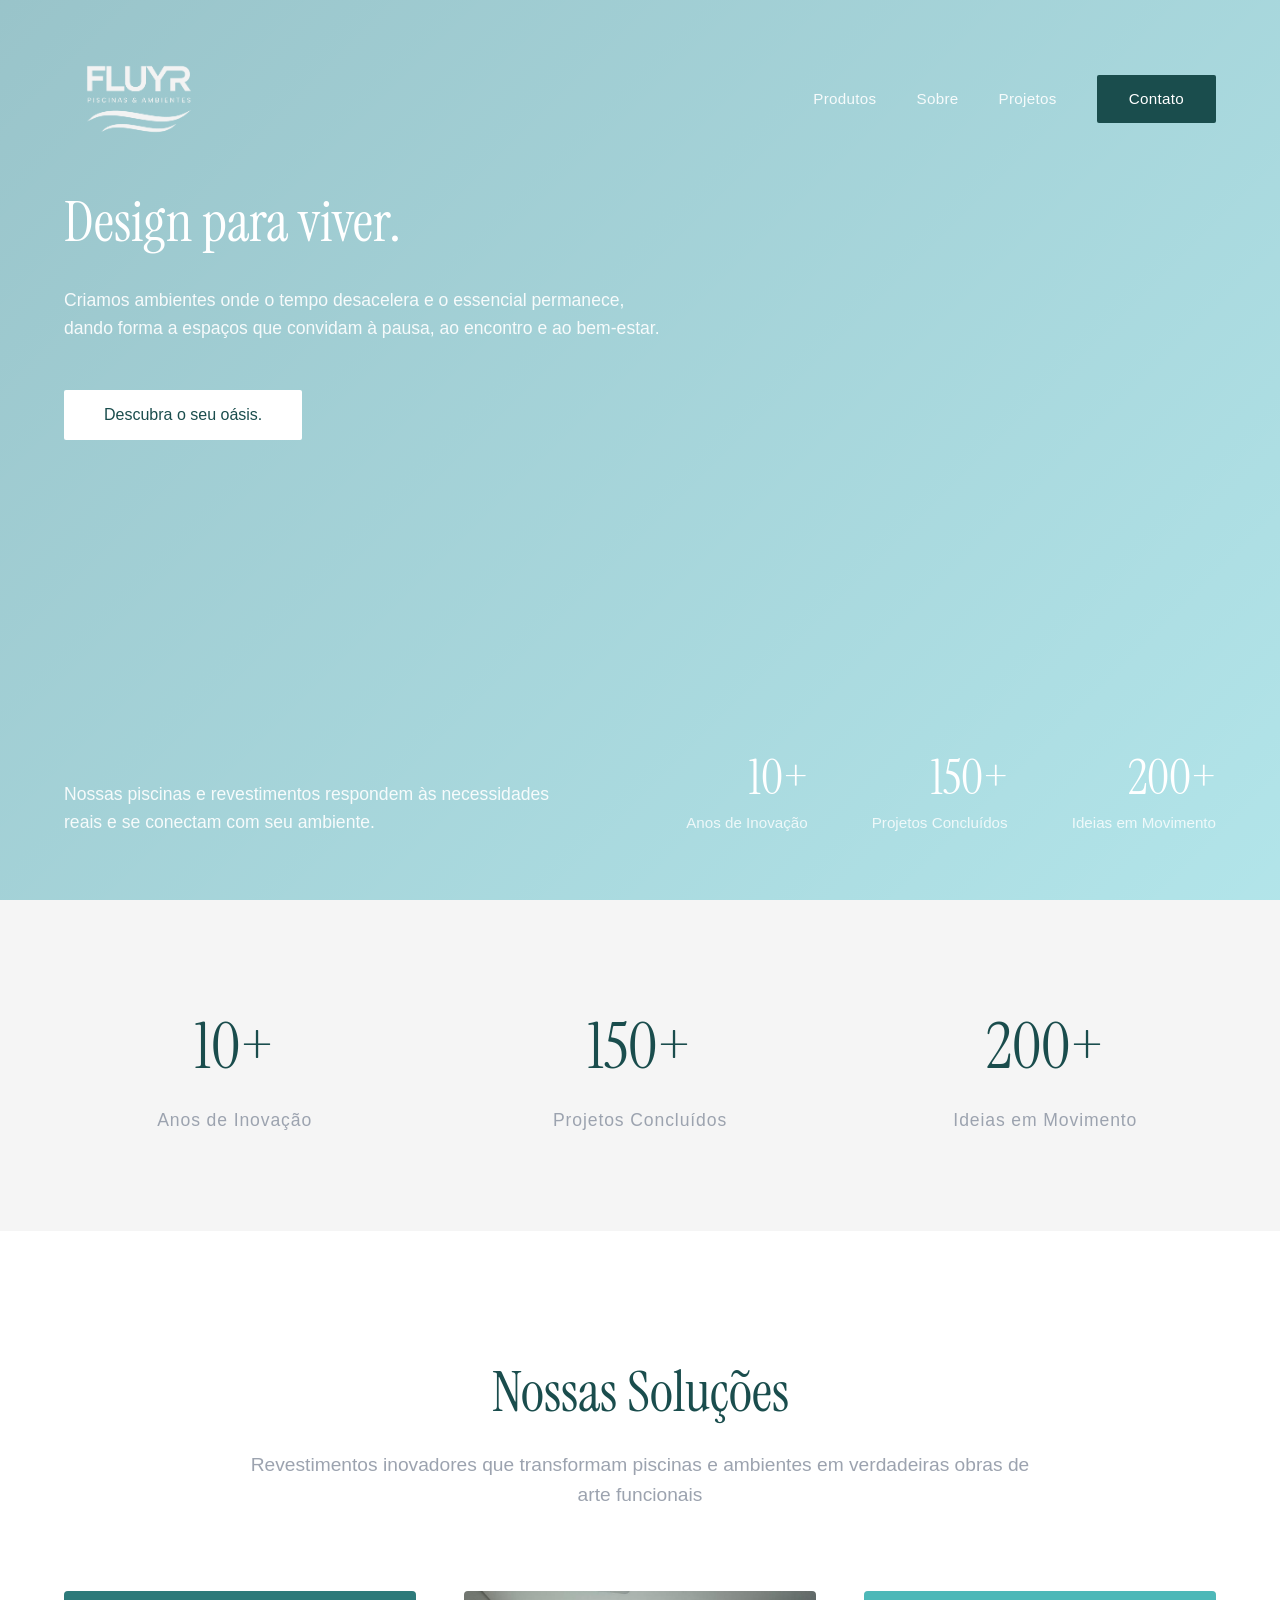
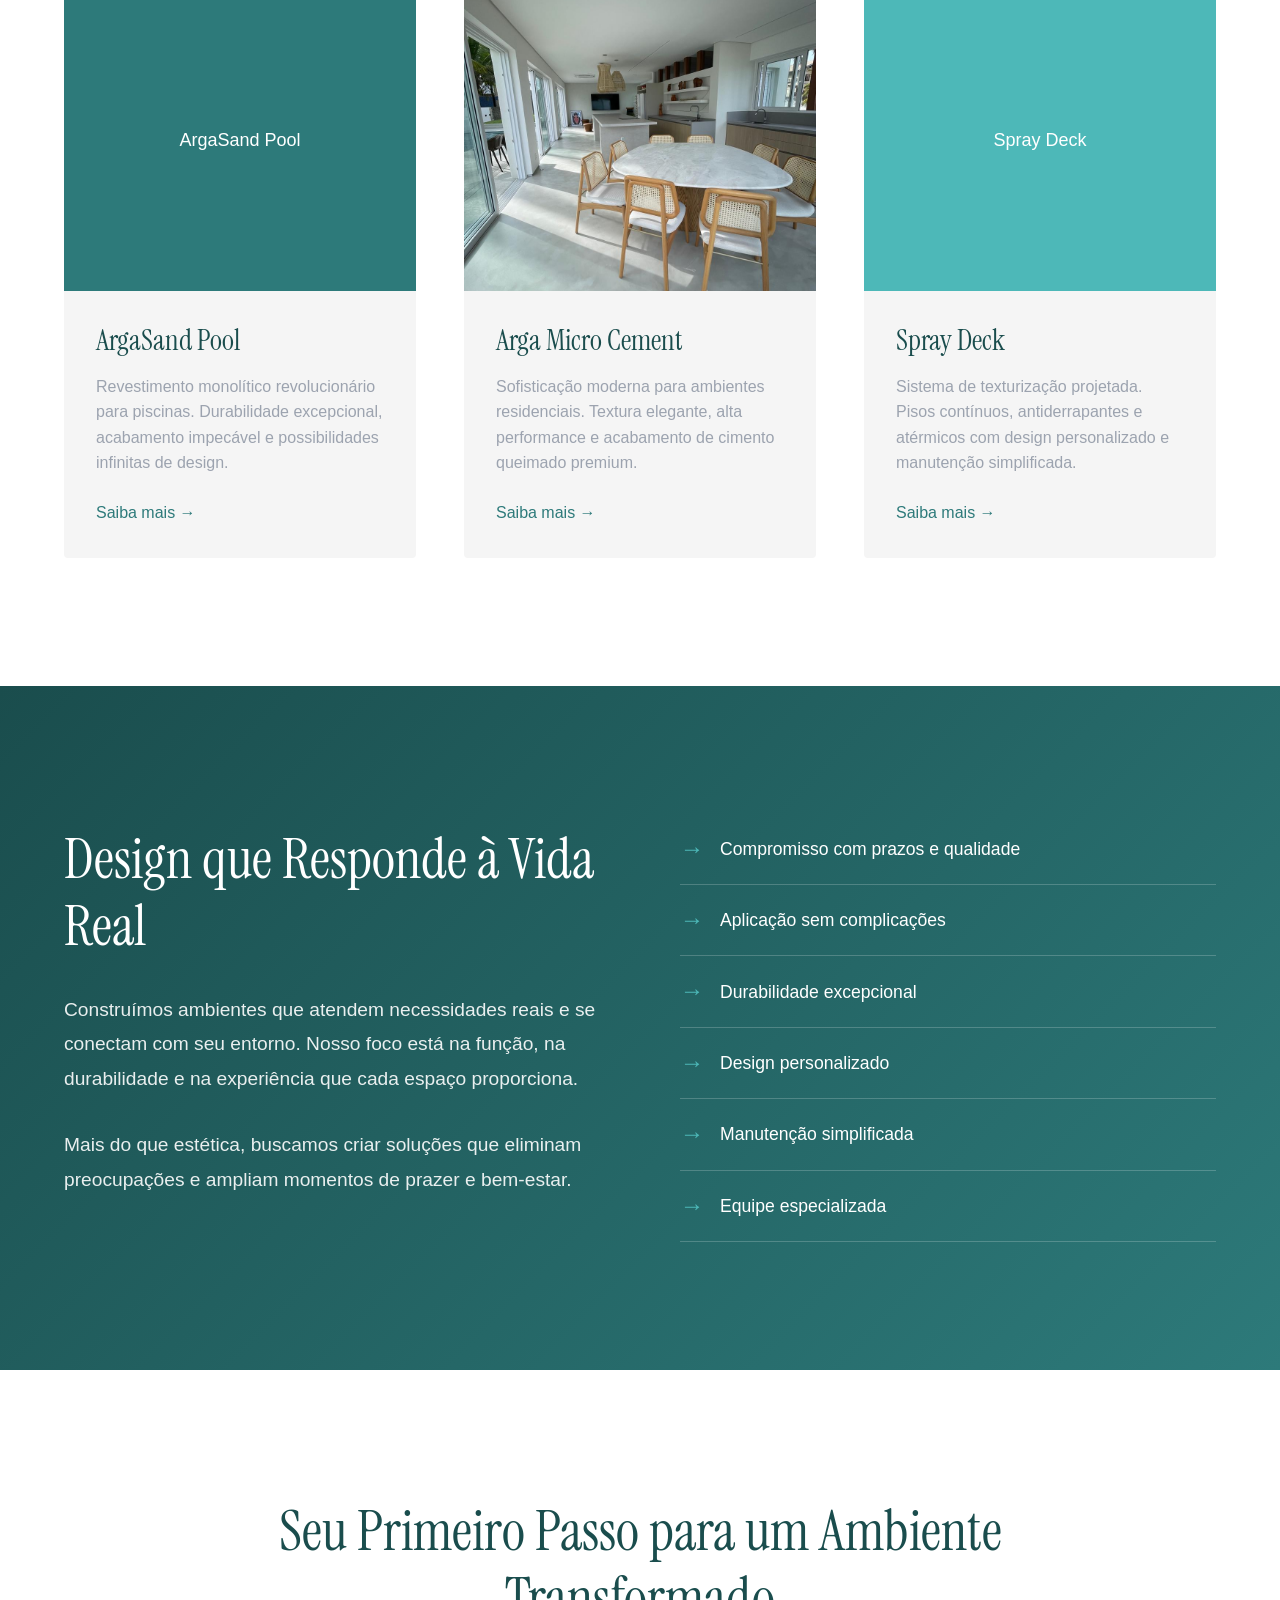
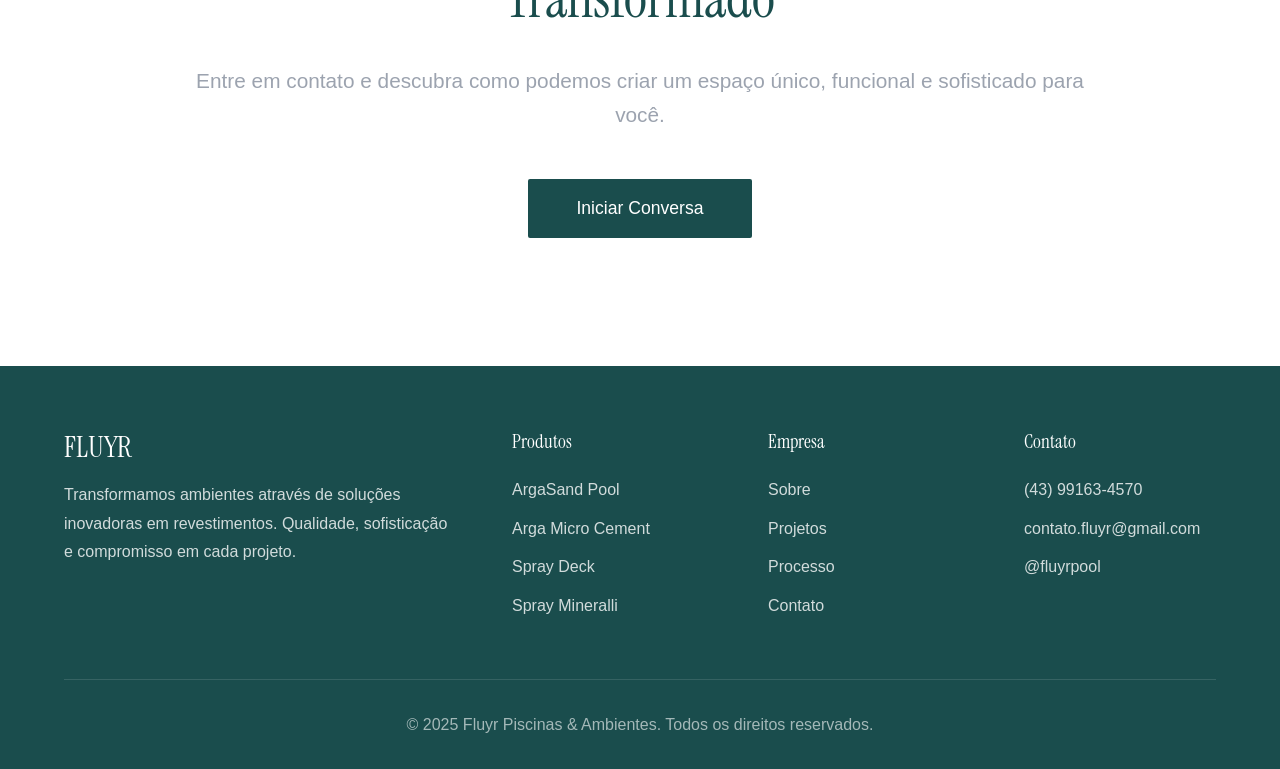
==== commit 00d189eb: "updates to the site" ====
--- a/index.html
+++ b/index.html
@@ -14,7 +14,7 @@
 <body>
     <header class="header--overlay">
         <div class="logo">
-            <img src="/website-fluyr/assets/images/logo-fluyr.png" data-logo-light="/website-fluyr/assets/images/logo-fluyr.png" data-logo-dark="/website-fluyr/assets/images/logo-fluyr-dark.png" alt="Fluyr - Piscinas & Ambientes">
+            <img src="./assets/images/logo-fluyr.png" data-logo-light="/assets/images/logo-fluyr.png" data-logo-dark="/assets/images/logo-fluyr-dark.png" alt="Fluyr - Piscinas & Ambientes">
         </div>
         <nav>
             <a href="#produtos">Produtos</a>
@@ -64,18 +64,15 @@
             if (!header || !hero) return;
             const heroBottom = hero.getBoundingClientRect().bottom;
             const headerHeight = header.offsetHeight;
-            const useOverlay = heroBottom > headerHeight;
-
-            if (!useOverlay) {
-                header.classList.remove('header--overlay');
-            } else {
-                header.classList.add('header--overlay');
-            }
+            const pastHero = heroBottom <= headerHeight;
+
+            header.classList.toggle('header--overlay', !pastHero);
+            header.classList.toggle('header--sticky', pastHero);
 
             if (logoImg) {
                 const lightLogo = logoImg.dataset.logoLight || logoImg.getAttribute('data-logo-light') || logoImg.src;
                 const darkLogo = logoImg.dataset.logoDark || logoImg.getAttribute('data-logo-dark') || logoImg.src;
-                logoImg.src = useOverlay ? lightLogo : darkLogo;
+                logoImg.src = pastHero ? darkLogo : lightLogo;
             }
         };
 
@@ -119,7 +116,7 @@
             </div>
             <div class="product-card">
                 <div class="product-image">
-                    <img src="data:image/svg+xml,%3Csvg width='400' height='300' xmlns='http://www.w3.org/2000/svg'%3E%3Crect width='400' height='300' fill='%239ca3af'/%3E%3Ctext x='50%25' y='50%25' font-family='Arial' font-size='18' fill='white' text-anchor='middle' dy='.3em'%3EArga Micro Cement%3C/text%3E%3C/svg%3E" alt="Arga Micro Cement">
+                    <img src="./assets/images/produtos/arga-cement_1.jpg" alt="Arga Micro Cement">
                 </div>
                 <div class="product-content">
                     <h3>Arga Micro Cement</h3>
--- a/assets/css/styles.css
+++ b/assets/css/styles.css
@@ -45,7 +45,7 @@
    Add class "header--overlay" to match Home hero overlay.
 ------------------------------*/
 header {
-  position: fixed;
+  position: absolute;
   top: 0;
   width: 100%;
   padding: 1.5rem 5%;
@@ -56,6 +56,13 @@
 
   background: var(--header-bg);
   box-shadow: var(--header-shadow);
+}
+
+header.header--sticky {
+  position: fixed;
+  top: 0;
+  left: 0;
+  right: 0;
 }
 
 header.header--overlay {
@@ -960,4 +967,4 @@
   .footer-content {
     grid-template-columns: 1fr;
   }
-}+}
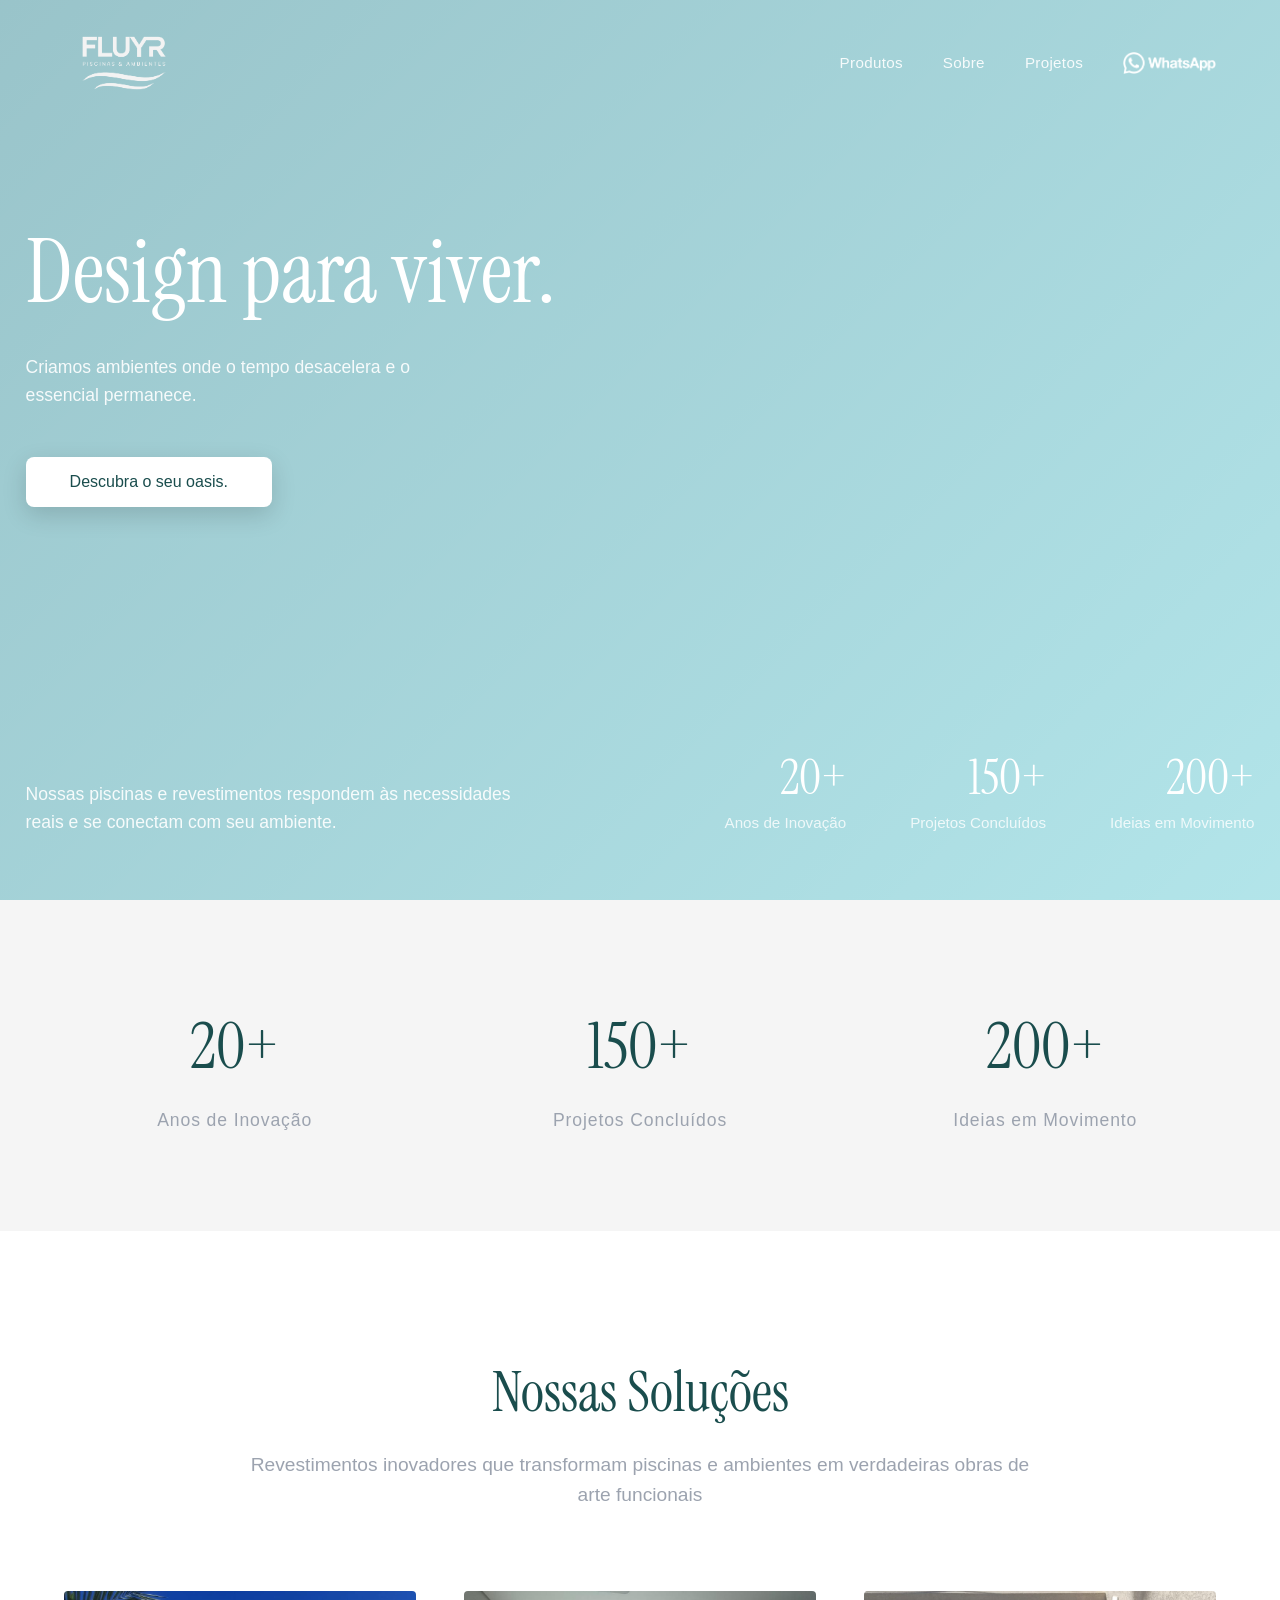
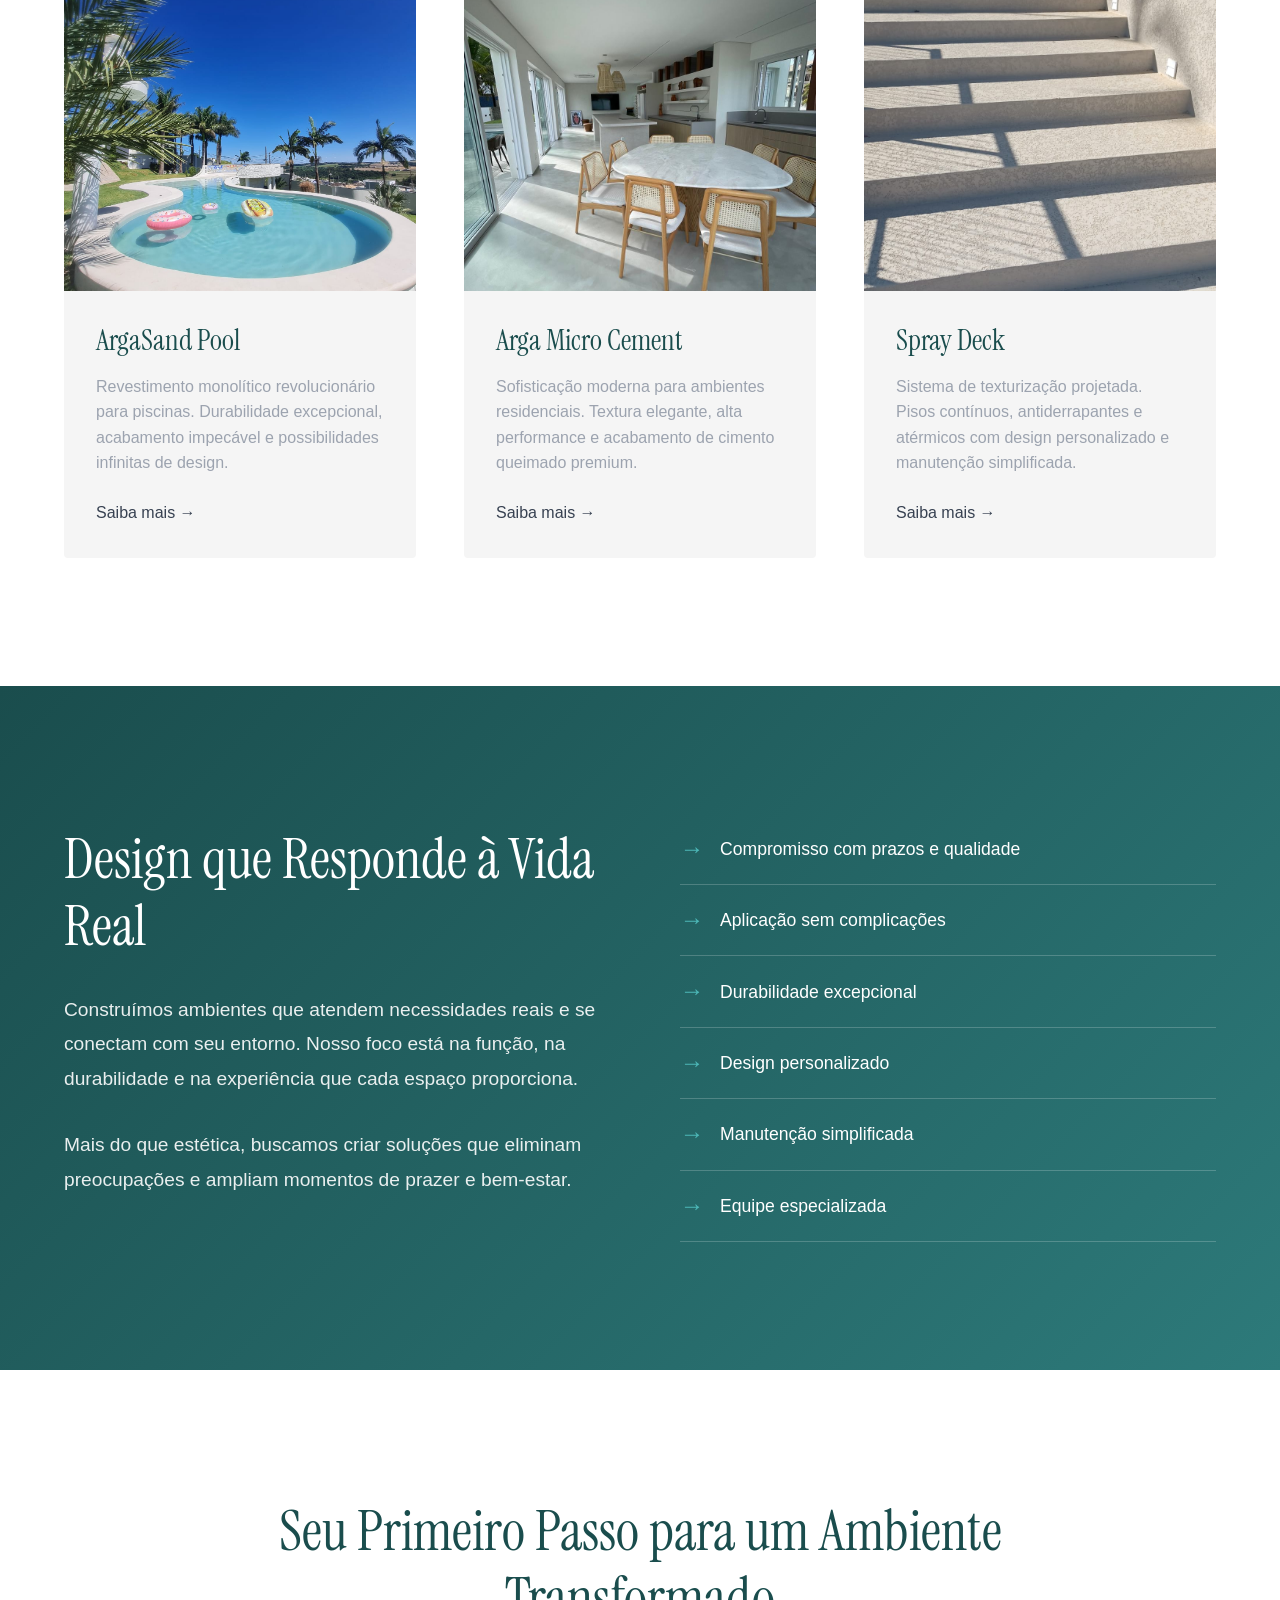
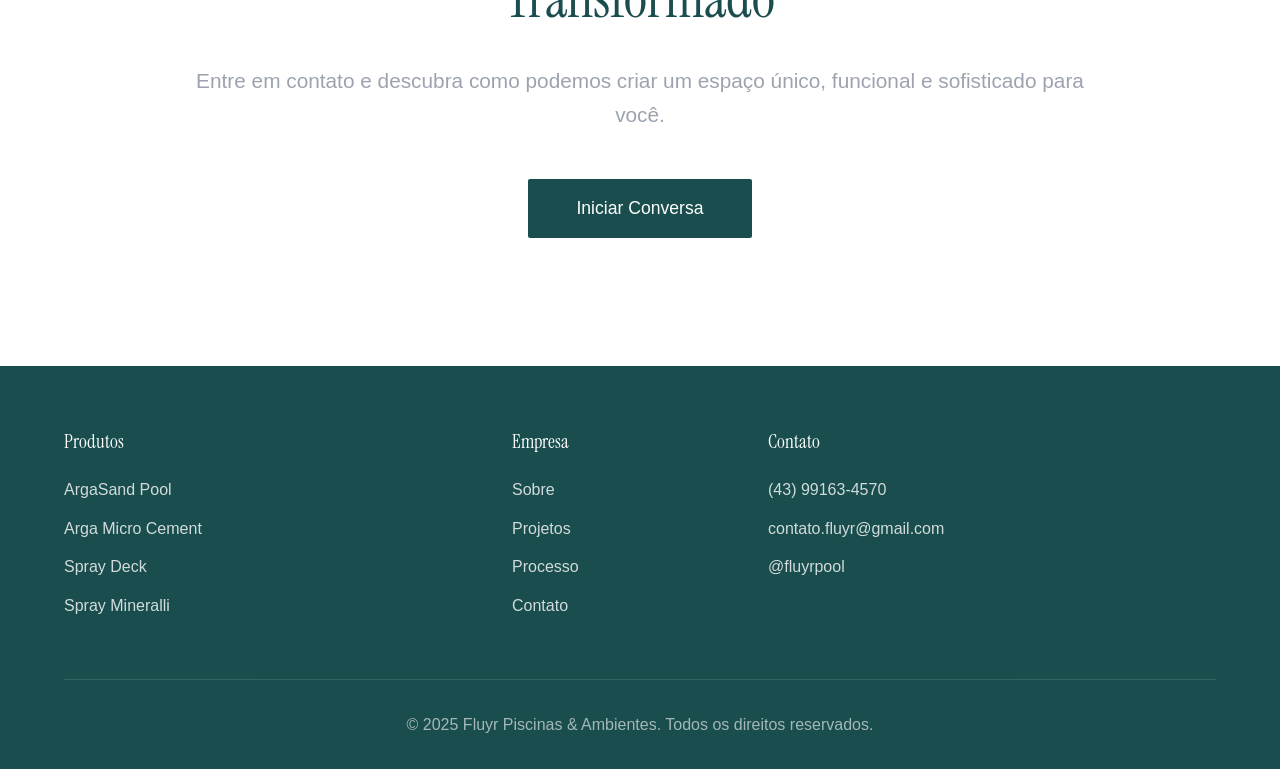
==== commit 9afb0e83: "first build" ====
--- a/index.html
+++ b/index.html
@@ -8,8 +8,6 @@
     <link rel="preconnect" href="https://fonts.gstatic.com" crossorigin>
     <link href="https://fonts.googleapis.com/css2?family=Instrument+Serif:ital@0;1&display=swap" rel="stylesheet">
     <link rel="stylesheet" href="./assets/css/styles.css">
-    
-    
 </head>
 <body>
     <header class="header--overlay">
@@ -19,8 +17,10 @@
         <nav>
             <a href="#produtos">Produtos</a>
             <a href="./about/about.html">Sobre</a>
-            <a href="#projetos">Projetos</a>
-            <a href="#contato" class="cta-button">Contato</a>
+            <a href="./projetos/projetos.html">Projetos</a>
+            <a href="https://wa.me/5543991634570" class="whatsapp-link">
+                <img src="./assets/images/whatsapp-logo.png" alt="WhatsApp">
+            </a>
         </nav>
     </header>
 
@@ -28,9 +28,9 @@
         <div class="hero-content">
             <div class="hero-text">
                 <h1>Design para viver.</h1>
-                <p>Criamos ambientes onde o tempo desacelera e o essencial permanece, dando forma a espaços que convidam à pausa, ao encontro e ao bem-estar.</p>
+                <p>Criamos ambientes onde o tempo desacelera e o essencial permanece.</p>
                 <div class="hero-buttons">
-                    <button class="btn-primary">Descubra o seu oásis.</button>
+                    <button class="btn-primary">Descubra o seu oasis.</button>
                 </div>
             </div>
         </div>
@@ -40,7 +40,7 @@
             </div>
             <div class="hero-stats-mini">
                 <div class="hero-stat">
-                    <span class="hero-stat-number">10+</span>
+                    <span class="hero-stat-number">20+</span>
                     <span class="hero-stat-label">Anos de Inovação</span>
                 </div>
                 <div class="hero-stat">
@@ -53,7 +53,7 @@
                 </div>
             </div>
         </div>
-</section>
+    </section>
 
     <script>
         const header = document.querySelector('header');
@@ -84,7 +84,7 @@
     <section class="stats">
         <div class="stats-container">
             <div class="stat-item">
-                <div class="stat-number">10+</div>
+                <div class="stat-number">20+</div>
                 <div class="stat-label">Anos de Inovação</div>
             </div>
             <div class="stat-item">
@@ -104,36 +104,36 @@
             <p>Revestimentos inovadores que transformam piscinas e ambientes em verdadeiras obras de arte funcionais</p>
         </div>
         <div class="products-grid">
-            <div class="product-card">
+            <a class="product-card" href="./products/products.html#arga-sand-pool">
                 <div class="product-image">
-                    <img src="data:image/svg+xml,%3Csvg width='400' height='300' xmlns='http://www.w3.org/2000/svg'%3E%3Crect width='400' height='300' fill='%232d7a7a'/%3E%3Ctext x='50%25' y='50%25' font-family='Arial' font-size='18' fill='white' text-anchor='middle' dy='.3em'%3EArgaSand Pool%3C/text%3E%3C/svg%3E" alt="ArgaSand Pool">
+                     <img src="./assets/images/produtos/arga-sand_1.jpg" alt="Arga Sand">
                 </div>
                 <div class="product-content">
                     <h3>ArgaSand Pool</h3>
                     <p>Revestimento monolítico revolucionário para piscinas. Durabilidade excepcional, acabamento impecável e possibilidades infinitas de design.</p>
-                    <a href="#" class="product-link">Saiba mais →</a>
-                </div>
-            </div>
-            <div class="product-card">
+                    <span class="product-link">Saiba mais →</span>
+                </div>
+            </a>
+            <a class="product-card" href="./products/products.html#arga-micro-cement">
                 <div class="product-image">
                     <img src="./assets/images/produtos/arga-cement_1.jpg" alt="Arga Micro Cement">
                 </div>
                 <div class="product-content">
                     <h3>Arga Micro Cement</h3>
                     <p>Sofisticação moderna para ambientes residenciais. Textura elegante, alta performance e acabamento de cimento queimado premium.</p>
-                    <a href="#" class="product-link">Saiba mais →</a>
-                </div>
-            </div>
-            <div class="product-card">
+                    <span class="product-link">Saiba mais →</span>
+                </div>
+            </a>
+            <a class="product-card" href="./products/products.html#spray-deck">
                 <div class="product-image">
-                    <img src="data:image/svg+xml,%3Csvg width='400' height='300' xmlns='http://www.w3.org/2000/svg'%3E%3Crect width='400' height='300' fill='%234db8b8'/%3E%3Ctext x='50%25' y='50%25' font-family='Arial' font-size='18' fill='white' text-anchor='middle' dy='.3em'%3ESpray Deck%3C/text%3E%3C/svg%3E" alt="Spray Deck">
+                   <img src="./assets/images/produtos/spray-deck_1.jpg" alt="Spray Deck">                
                 </div>
                 <div class="product-content">
                     <h3>Spray Deck</h3>
                     <p>Sistema de texturização projetada. Pisos contínuos, antiderrapantes e atérmicos com design personalizado e manutenção simplificada.</p>
-                    <a href="#" class="product-link">Saiba mais →</a>
-                </div>
-            </div>
+                    <span class="product-link">Saiba mais →</span>
+                </div>
+            </a>
         </div>
     </section>
 
@@ -167,10 +167,7 @@
 
     <footer>
         <div class="footer-content">
-            <div class="footer-about">
-                <h3>FLUYR</h3>
-                <p>Transformamos ambientes através de soluções inovadoras em revestimentos. Qualidade, sofisticação e compromisso em cada projeto.</p>
-            </div>
+
             <div class="footer-links">
                 <h4>Produtos</h4>
                 <ul>
@@ -183,8 +180,8 @@
             <div class="footer-links">
                 <h4>Empresa</h4>
                 <ul>
-                    <li><a href="#">Sobre</a></li>
-                    <li><a href="#">Projetos</a></li>
+                    <li><a href="./about/about.html">Sobre</a></li>
+                    <li><a href="./projetos/projetos.html">Projetos</a></li>
                     <li><a href="#">Processo</a></li>
                     <li><a href="#">Contato</a></li>
                 </ul>
--- a/assets/css/styles.css
+++ b/assets/css/styles.css
@@ -45,10 +45,10 @@
    Add class "header--overlay" to match Home hero overlay.
 ------------------------------*/
 header {
-  position: absolute;
+  position: fixed;
   top: 0;
   width: 100%;
-  padding: 1.5rem 5%;
+  padding: .2rem 5%;
   display: flex;
   justify-content: space-between;
   align-items: center;
@@ -56,13 +56,6 @@
 
   background: var(--header-bg);
   box-shadow: var(--header-shadow);
-}
-
-header.header--sticky {
-  position: fixed;
-  top: 0;
-  left: 0;
-  right: 0;
 }
 
 header.header--overlay {
@@ -88,12 +81,12 @@
 .logo img {
   width: auto;
   display: block;
-  height: 150px; /* About default */
+  height: 120px; /* About default */
 }
 
 /* Optional: larger logo image for Home. Add class "logo--hero" on the same element. */
 .logo.logo--hero img {
-  height: 150px;
+  height: 120px;
 }
 
 .logo-sub {
@@ -122,6 +115,17 @@
 
 nav a:hover {
   color: var(--header-link-hover);
+}
+
+.whatsapp-link {
+  display: inline-flex;
+  align-items: center;
+}
+
+.whatsapp-link img {
+  height: 22px;
+  width: auto;
+  display: block;
 }
 
 .cta-button {
@@ -210,14 +214,14 @@
   max-width: 1400px;
   width: 100%;
   margin: 0 auto;
-  padding: 12rem 5% 4rem;
+  padding: 14rem 2% 4rem;
   display: flex;
   flex-direction: column;
   align-items: flex-start;
 }
 
 .hero-text h1 {
-  font-size: 3.5rem;
+  font-size: 5.5rem;
   color: white;
   margin-bottom: 2rem;
   line-height: 1.1;
@@ -228,7 +232,7 @@
   font-size: 1.1rem;
   color: rgba(255, 255, 255, 0.9);
   margin-bottom: 3rem;
-  max-width: 600px;
+  max-width: 400px;
   line-height: 1.6;
 }
 
@@ -247,7 +251,14 @@
 .hero .btn-primary {
   background: white;
   color: var(--color-teal-dark);
-}
+  padding: 1rem 2.75rem;
+  font-size: 1rem;
+  font-weight: 500;
+  border-radius: 8px;
+  box-shadow: 0 8px 24px rgba(0, 0, 0, 0.15);
+  transition: all 0.25s ease;
+}
+
 
 .hero .btn-primary:hover {
   background: var(--color-concrete);
@@ -272,7 +283,7 @@
   max-width: 1400px;
   width: 100%;
   margin: 0 auto;
-  padding: 0 5% 4rem;
+  padding: 0 2% 4rem;
   display: flex;
   justify-content: space-between;
   align-items: flex-end;
@@ -375,6 +386,9 @@
 }
 
 .product-card {
+  display: block;
+  color: inherit;
+  text-decoration: none;
   background: var(--color-gray-light);
   border-radius: 4px;
   overflow: hidden;
@@ -385,6 +399,13 @@
 .product-card:hover {
   transform: translateY(-10px);
   box-shadow: 0 20px 50px rgba(0, 0, 0, 0.1);
+}
+
+.product-card h3,
+.product-card p,
+.product-card .product-link {
+  text-decoration: none;
+  color: inherit;
 }
 
 .product-image {
@@ -490,7 +511,7 @@
   display: flex;
   align-items: center;
   justify-content: center;
-  background: url('assets\images\about-hero.png')
+  background: url("../images/about-hero.png")
     center/cover no-repeat;
   padding: 0;
   position: relative;
@@ -770,6 +791,459 @@
 }
 
 /* -----------------------------
+   Projects Page
+------------------------------*/
+.projects-hero {
+  min-height: 80vh;
+  display: flex;
+  align-items: center;
+  justify-content: flex-start;
+  position: relative;
+  color: white;
+  padding: 0;
+  background: url("https://images.unsplash.com/photo-1470246973918-29a93221c455?q=80&w=1600&auto=format&fit=crop&ixlib=rb-4.1.0") center/cover no-repeat;
+}
+
+.projects-hero::before {
+  content: '';
+  position: absolute;
+  inset: 0;
+  background: linear-gradient(135deg, rgba(0, 73, 85, 0.6) 0%, rgba(45, 122, 122, 0.45) 50%, rgba(0, 0, 0, 0.35) 100%);
+  z-index: 1;
+}
+
+.projects-hero-content {
+  position: relative;
+  z-index: 2;
+  max-width: 900px;
+  padding: 0 5%;
+}
+
+.projects-hero-content h1 {
+  font-size: 4.2rem;
+  color: white;
+  margin-bottom: 1.2rem;
+  line-height: 1.1;
+}
+
+.projects-hero-content p {
+  font-size: 1.2rem;
+  color: rgba(255, 255, 255, 0.9);
+  max-width: 680px;
+  line-height: 1.7;
+}
+
+.projects-section {
+  background: linear-gradient(135deg, rgba(77, 184, 184, 0.12), rgba(26, 77, 77, 0.08));
+  padding: 7rem 5%;
+}
+
+.projects-inner {
+  max-width: 1200px;
+  margin: 0 auto;
+  display: flex;
+  flex-direction: column;
+  gap: 2.5rem;
+}
+
+.projects-header h2 {
+  font-size: 3rem;
+  color: var(--color-teal-dark);
+  margin-bottom: 0.8rem;
+}
+
+.projects-header p {
+  color: var(--color-gray-medium);
+  max-width: 620px;
+  line-height: 1.7;
+}
+
+.projects-grid {
+  display: grid;
+  grid-template-columns: repeat(auto-fit, minmax(280px, 1fr));
+  gap: 1.8rem;
+  justify-items: center;
+}
+
+.project-card {
+  position: relative;
+  width: 100%;
+  max-width: 360px;
+  height: 460px;
+  border-radius: 16px;
+  overflow: hidden;
+  box-shadow: 0 15px 35px rgba(0, 0, 0, 0.15);
+  transition: transform 0.3s ease, box-shadow 0.3s ease;
+}
+
+.project-card:hover {
+  transform: translateY(-6px);
+  box-shadow: 0 20px 50px rgba(0, 0, 0, 0.18);
+}
+
+.project-media {
+  position: absolute;
+  inset: 0;
+}
+
+.project-media img {
+  position: absolute;
+  inset: 0;
+  width: 100%;
+  height: 100%;
+  object-fit: cover;
+  opacity: 0;
+  transition: opacity 0.35s ease;
+}
+
+.project-media img.active {
+  opacity: 1;
+}
+
+.project-overlay {
+  position: absolute;
+  inset: 0;
+  padding: 1.8rem;
+  display: flex;
+  flex-direction: column;
+  justify-content: space-between;
+  background: linear-gradient(180deg, rgba(0, 0, 0, 0.3) 0%, rgba(0, 0, 0, 0.75) 100%);
+  color: white;
+}
+
+.project-label {
+  font-size: 0.75rem;
+  font-weight: 700;
+  letter-spacing: 0.08em;
+  text-transform: uppercase;
+  color: var(--color-turquoise);
+}
+
+.project-title {
+  font-size: 2rem;
+  color: white;
+  line-height: 1.2;
+  margin-top: 0.2rem;
+}
+
+.project-description {
+  font-size: 0.95rem;
+  color: rgba(255, 255, 255, 0.88);
+  line-height: 1.6;
+  margin-top: 0.6rem;
+}
+
+.project-meta {
+  display: grid;
+  gap: 0.4rem;
+  margin-top: 1rem;
+}
+
+.project-location,
+.project-data {
+  font-size: 0.95rem;
+  color: rgba(255, 255, 255, 0.9);
+}
+
+.project-tags {
+  display: flex;
+  flex-wrap: wrap;
+  gap: 0.6rem;
+  margin-top: 0.6rem;
+}
+
+.project-tag {
+  padding: 0.35rem 0.8rem;
+  border-radius: 999px;
+  background: rgba(255, 255, 255, 0.12);
+  color: white;
+  font-size: 0.85rem;
+  letter-spacing: 0.02em;
+}
+
+.project-carousel button {
+  position: absolute;
+  top: 50%;
+  transform: translateY(-50%);
+  background: rgba(255, 255, 255, 0.9);
+  border: none;
+  color: var(--color-teal-dark);
+  width: 38px;
+  height: 38px;
+  border-radius: 50%;
+  cursor: pointer;
+  box-shadow: 0 8px 20px rgba(0, 0, 0, 0.15);
+  transition: transform 0.2s ease, background 0.2s ease;
+  z-index: 3;
+}
+
+.project-carousel button:hover {
+  background: white;
+  transform: translateY(-50%) scale(1.05);
+}
+
+.project-carousel .prev {
+  left: 1rem;
+}
+
+.project-carousel .next {
+  right: 1rem;
+}
+
+.carousel-dots {
+  position: absolute;
+  bottom: 1rem;
+  left: 50%;
+  transform: translateX(-50%);
+  display: flex;
+  gap: 0.5rem;
+  z-index: 3;
+}
+
+.carousel-dots button {
+  width: 9px;
+  height: 9px;
+  border-radius: 50%;
+  border: none;
+  background: rgba(255, 255, 255, 0.65);
+  cursor: pointer;
+  padding: 0;
+  transition: background 0.2s ease, transform 0.2s ease;
+}
+
+.carousel-dots button.active {
+  background: var(--color-turquoise);
+  transform: scale(1.1);
+}
+
+/* -----------------------------
+   Products Page
+------------------------------*/
+.product-slider {
+  --product-offset: clamp(9.5rem, 14vh, 11.5rem);
+  position: relative;
+  min-height: 100vh;
+  background: var(--color-gray-light);
+  padding-top: var(--product-offset); /* space for fixed header + logo */
+  overflow: hidden;
+}
+
+.product-slide {
+  display: none;
+  position: relative;
+  min-height: calc(100vh - var(--product-offset) - 0.5rem);
+  grid-template-columns: minmax(280px, 30%) 1fr;
+  gap: 0;
+  opacity: 0;
+  pointer-events: none;
+  transition: opacity 0.6s ease;
+  padding: 0 5% 1rem;
+  align-items: stretch;
+}
+
+.product-slide.active {
+  display: grid;
+  opacity: 1;
+  pointer-events: auto;
+}
+
+.product-slide:not(.active) {
+  position: absolute;
+  inset: 0;
+  padding: 0 5% 1rem;
+}
+
+.product-specs {
+  background: rgba(255, 255, 255, 0.92);
+  backdrop-filter: blur(6px);
+  box-shadow: 0 20px 60px rgba(0, 0, 0, 0.08);
+  border-radius: 8px;
+  padding: 2.4rem 2.2rem;
+  align-self: stretch;
+  display: flex;
+  flex-direction: column;
+  gap: 1rem;
+  max-width: 420px;
+}
+
+.product-eyebrow {
+  font-size: 0.72rem; /* -10% */
+  letter-spacing: 0.12em;
+  text-transform: uppercase;
+  color: var(--color-teal);
+  font-weight: 700;
+}
+
+.product-title {
+  font-size: 2.7rem; /* -10% */
+  color: var(--color-teal-dark);
+  line-height: 1.1;
+}
+
+.product-description {
+  font-size: 0.95rem; /* -10% */
+  color: var(--color-gray-dark);
+  line-height: 1.55;
+}
+
+.product-meta {
+  display: grid;
+  gap: 0.8rem;
+}
+
+.product-meta .label {
+  font-size: 0.77rem; /* -10% */
+  letter-spacing: 0.08em;
+  text-transform: uppercase;
+  color: var(--color-gray-medium);
+  font-weight: 700;
+}
+
+.product-meta .value {
+  font-size: 0.9rem; /* -10% */
+  color: var(--color-teal-dark);
+}
+
+.product-list {
+  list-style: none;
+  display: grid;
+  gap: 0.4rem;
+}
+
+.product-list li {
+  color: var(--color-gray-medium);
+}
+
+.product-tags {
+  display: flex;
+  flex-wrap: wrap;
+  gap: 0.6rem;
+}
+
+.product-tag {
+  padding: 0.4rem 0.9rem;
+  background: var(--color-gray-light);
+  color: var(--color-teal-dark);
+  border-radius: 999px;
+  font-size: 0.81rem; /* -10% */
+  letter-spacing: 0.02em;
+}
+
+.product-visual {
+  position: relative;
+  overflow: hidden;
+  border-radius: 10px;
+  box-shadow: 0 25px 60px rgba(0, 0, 0, 0.18);
+  height: 100%;
+  min-height: 100%;
+  max-height: 100%;
+}
+
+.product-gallery {
+  position: relative;
+  width: 100%;
+  height: 100%;
+}
+
+.product-gallery img {
+  position: absolute;
+  inset: 0;
+  width: 100%;
+  height: 100%;
+  object-fit: cover;
+  opacity: 0;
+  transition: opacity 0.35s ease;
+}
+
+.product-gallery img.active {
+  opacity: 1;
+}
+
+.product-gallery::before {
+  content: '';
+  position: absolute;
+  inset: 0;
+  background: linear-gradient(120deg, rgba(26, 77, 77, 0.25) 0%, rgba(26, 77, 77, 0.05) 40%, rgba(0, 0, 0, 0.18) 100%);
+  z-index: 1;
+  pointer-events: none;
+}
+
+.product-dots {
+  position: absolute;
+  bottom: 1rem;
+  left: 1rem;
+  display: flex;
+  gap: 0.6rem;
+  z-index: 3;
+}
+
+.product-dots button {
+  width: 10px;
+  height: 10px;
+  border-radius: 50%;
+  border: none;
+  background: rgba(255, 255, 255, 0.65);
+  cursor: pointer;
+  transition: background 0.2s ease, transform 0.2s ease;
+}
+
+.product-dots button.active {
+  background: var(--color-teal);
+  transform: scale(1.05);
+}
+
+.product-gallery-controls {
+  position: absolute;
+  bottom: 1rem;
+  right: 1rem;
+  display: flex;
+  gap: 0.6rem;
+  z-index: 3;
+}
+
+.product-gallery-controls button {
+  width: 42px;
+  height: 42px;
+  border-radius: 50%;
+  border: none;
+  background: rgba(255, 255, 255, 0.9);
+  color: var(--color-teal-dark);
+  box-shadow: 0 10px 25px rgba(0, 0, 0, 0.12);
+  cursor: pointer;
+  transition: transform 0.2s ease, background 0.2s ease;
+}
+
+.product-gallery-controls button:hover {
+  background: white;
+  transform: translateY(-1px);
+}
+
+.product-next {
+  position: absolute;
+  right: 5%;
+  bottom: 0.5rem;
+  z-index: 3;
+  width: 56px;
+  height: 56px;
+  border-radius: 50%;
+  border: none;
+  background: white;
+  color: var(--color-teal-dark);
+  box-shadow: 0 12px 30px rgba(0, 0, 0, 0.18);
+  cursor: pointer;
+  display: inline-flex;
+  align-items: center;
+  justify-content: center;
+  font-size: 1.4rem;
+  transition: transform 0.2s ease, box-shadow 0.2s ease, background 0.2s ease;
+}
+
+.product-next:hover {
+  transform: translateY(-2px) scale(1.02);
+  box-shadow: 0 16px 40px rgba(0, 0, 0, 0.2);
+  background: var(--color-gray-light);
+}
+/* -----------------------------
    CTA Section (shared)
    Default background: white (Home).
    For About-style CTA background, add class "cta-section--alt".
@@ -866,7 +1340,7 @@
 @media (max-width: 1024px) {
   /* Home hero */
   .hero-text h1 {
-    font-size: 3.5rem;
+    font-size: 4.5rem;
   }
 
   .hero-bottom {
@@ -913,6 +1387,37 @@
   .footer-content {
     grid-template-columns: 1fr 1fr;
   }
+
+  /* Projects */
+  .projects-hero-content h1 {
+    font-size: 3.2rem;
+  }
+
+  /* Products */
+  .product-slide {
+    grid-template-columns: 1fr;
+    padding: 0 5% 3.5rem;
+  }
+
+  .product-specs {
+    max-width: none;
+    width: 100%;
+  }
+
+  .product-visual {
+    min-height: 50vh;
+    max-height: calc(100vh - var(--product-offset) - 2.5rem);
+  }
+
+  .product-dots {
+    left: 50%;
+    transform: translateX(-50%);
+  }
+
+  .product-slider {
+    --product-offset: clamp(10.5rem, 18vw, 12rem);
+    padding-top: var(--product-offset);
+  }
 }
 
 @media (max-width: 768px) {
@@ -922,7 +1427,7 @@
 
   /* Home */
   .hero-text h1 {
-    font-size: 2.5rem;
+    font-size: 5.5rem;
   }
 
   .hero-text p {
@@ -967,4 +1472,50 @@
   .footer-content {
     grid-template-columns: 1fr;
   }
-}
+
+  /* Projects */
+  .projects-hero {
+    min-height: 70vh;
+  }
+
+  .projects-hero-content h1 {
+    font-size: 2.4rem;
+  }
+
+  .projects-hero-content p {
+    font-size: 1.05rem;
+  }
+
+  .projects-section {
+    padding: 5rem 5%;
+  }
+
+  .project-card {
+    height: 420px;
+  }
+
+  /* Products */
+  .product-slider {
+    --product-offset: clamp(9.5rem, 22vw, 10.5rem);
+    padding-top: var(--product-offset);
+  }
+
+  .product-specs {
+    padding: 3rem 2rem;
+    box-shadow: 0 10px 30px rgba(0, 0, 0, 0.08);
+  }
+
+  .product-title {
+    font-size: 2.4rem;
+  }
+
+  .product-description {
+    font-size: 1rem;
+  }
+
+  .product-next {
+    right: 50%;
+    transform: translateX(50%);
+    bottom: 1.5rem;
+  }
+}
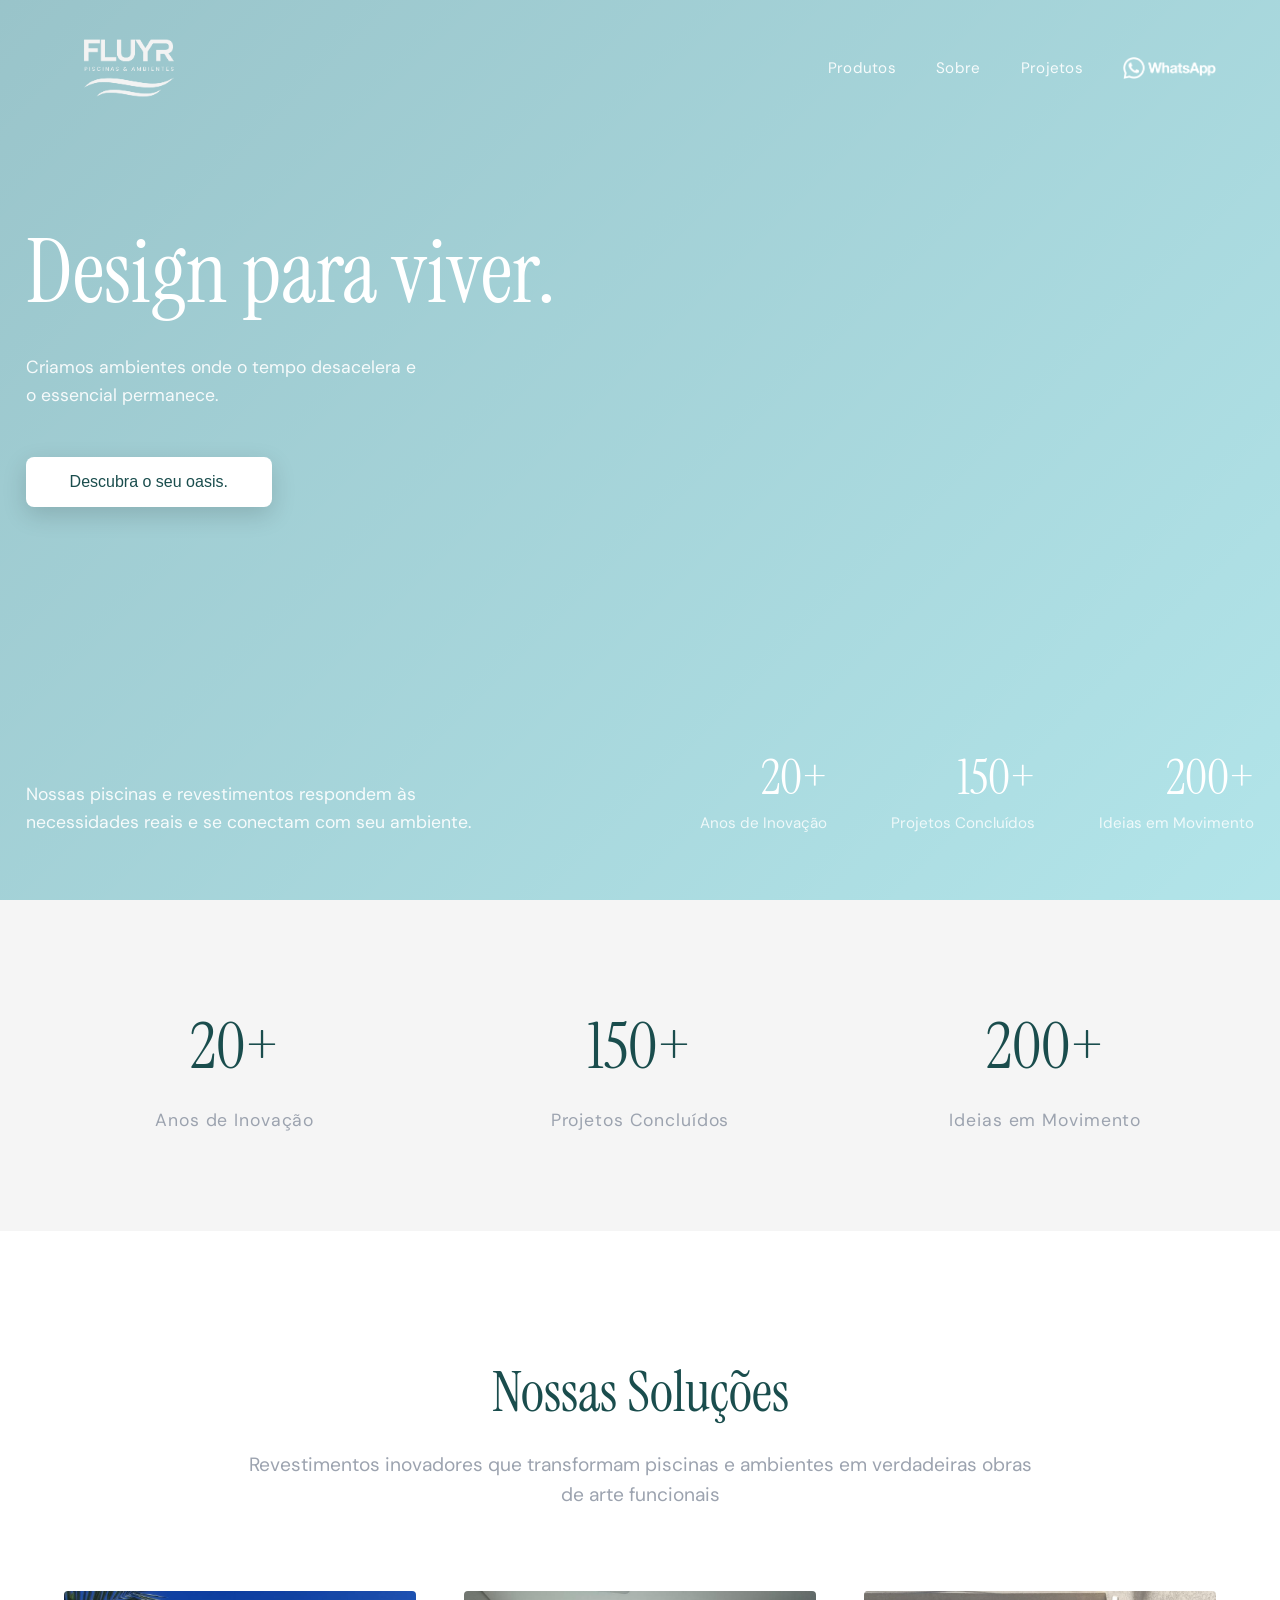
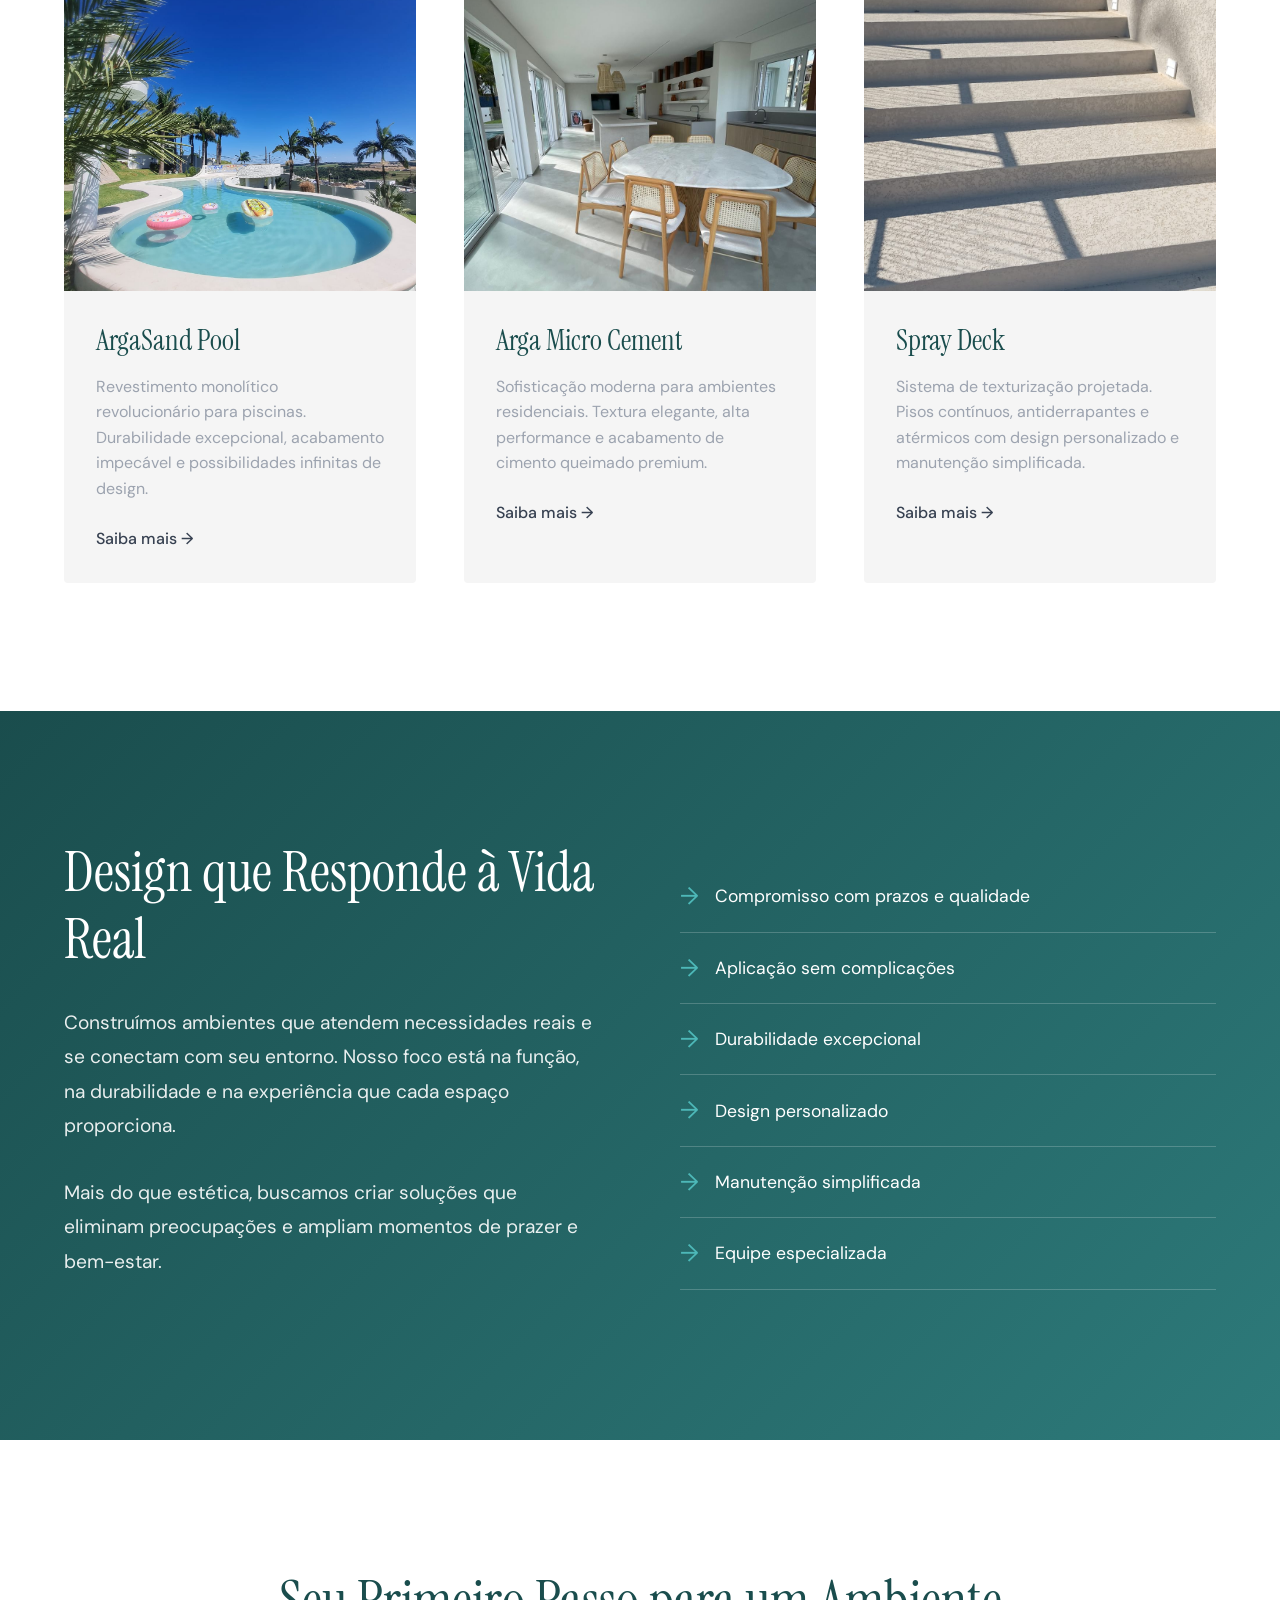
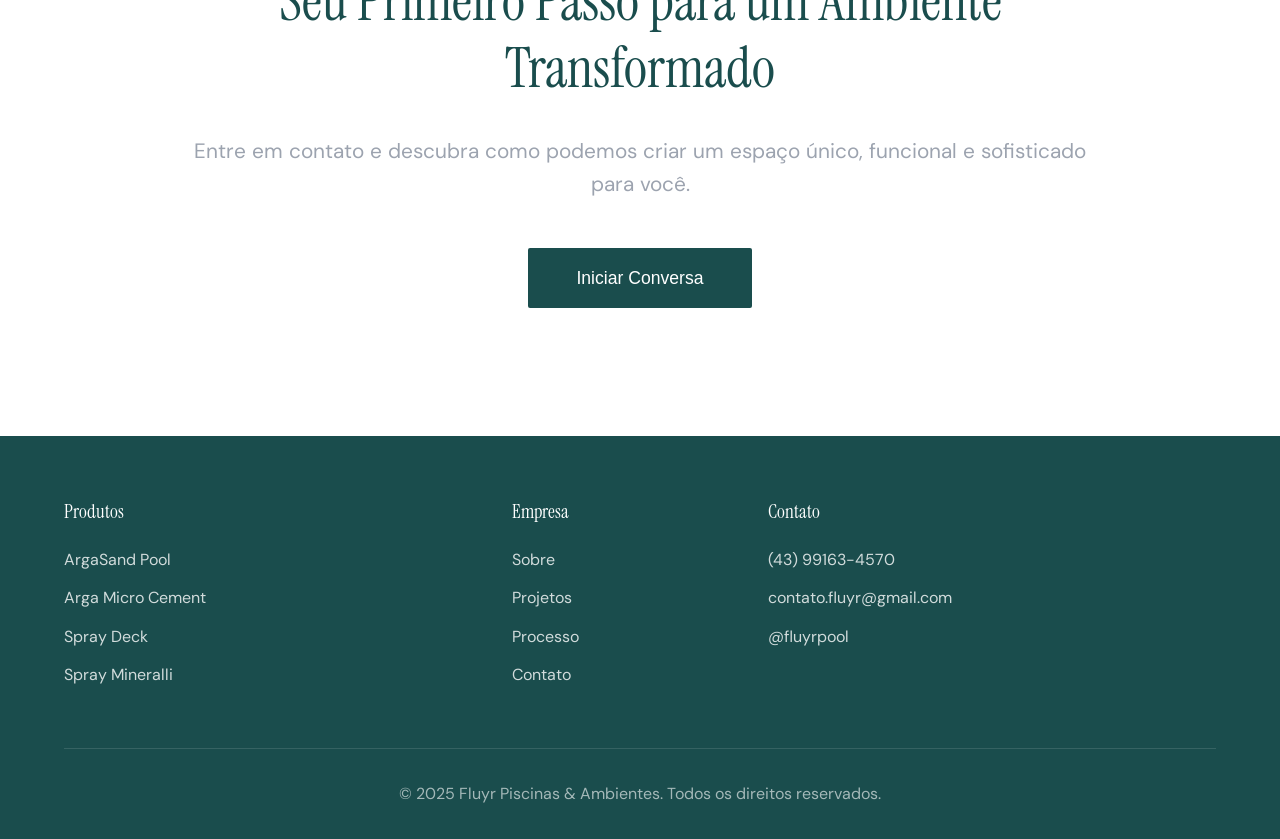
==== commit 8e988f2e: "Update about us section" ====
--- a/index.html
+++ b/index.html
@@ -6,7 +6,7 @@
     <title>Fluyr - Piscinas & Ambientes</title>
     <link rel="preconnect" href="https://fonts.googleapis.com">
     <link rel="preconnect" href="https://fonts.gstatic.com" crossorigin>
-    <link href="https://fonts.googleapis.com/css2?family=Instrument+Serif:ital@0;1&display=swap" rel="stylesheet">
+    <link href="https://fonts.googleapis.com/css2?family=DM+Sans:wght@400;500;600;700&family=Instrument+Serif:ital@0;1&display=swap" rel="stylesheet">
     <link rel="stylesheet" href="./assets/css/styles.css">
 </head>
 <body>
@@ -104,7 +104,7 @@
             <p>Revestimentos inovadores que transformam piscinas e ambientes em verdadeiras obras de arte funcionais</p>
         </div>
         <div class="products-grid">
-            <a class="product-card" href="./products/products.html#arga-sand-pool">
+            <a class="product-card" href="./products.html#arga-sand-pool">
                 <div class="product-image">
                      <img src="./assets/images/produtos/arga-sand_1.jpg" alt="Arga Sand">
                 </div>
@@ -114,7 +114,7 @@
                     <span class="product-link">Saiba mais →</span>
                 </div>
             </a>
-            <a class="product-card" href="./products/products.html#arga-micro-cement">
+            <a class="product-card" href="./products.html#arga-micro-cement">
                 <div class="product-image">
                     <img src="./assets/images/produtos/arga-cement_1.jpg" alt="Arga Micro Cement">
                 </div>
@@ -124,7 +124,7 @@
                     <span class="product-link">Saiba mais →</span>
                 </div>
             </a>
-            <a class="product-card" href="./products/products.html#spray-deck">
+            <a class="product-card" href="./products.html#spray-deck">
                 <div class="product-image">
                    <img src="./assets/images/produtos/spray-deck_1.jpg" alt="Spray Deck">                
                 </div>
--- a/assets/css/styles.css
+++ b/assets/css/styles.css
@@ -27,10 +27,14 @@
 }
 
 body {
-  font-family: 'Inter', sans-serif;
+  font-family: 'DM Sans', sans-serif;
   color: var(--color-gray-dark);
   line-height: 1.6;
   overflow-x: hidden;
+}
+
+html {
+  scroll-behavior: smooth;
 }
 
 h1, h2, h3, h4 {
@@ -81,7 +85,7 @@
 .logo img {
   width: auto;
   display: block;
-  height: 120px; /* About default */
+  height: 130px; /* About default */
 }
 
 /* Optional: larger logo image for Home. Add class "logo--hero" on the same element. */
@@ -547,48 +551,213 @@
   line-height: 1.8;
 }
 
+.scroll-down-wrap {
+  position: absolute;
+  left: 0;
+  right: 0;
+  bottom: 2rem;
+  display: flex;
+  flex-direction: column;
+  align-items: center;
+  justify-content: center;
+  gap: 0;
+  text-align: center;
+  z-index: 4;
+  width: 100%;
+  pointer-events: none;
+}
+
+.scroll-down-label {
+  font-size: .8rem;
+  color: rgba(255, 255, 255, 0.81);
+  letter-spacing: 0.09em;
+  text-transform: uppercase;
+  display: inline-block;
+  margin-bottom: 2vh; /* ~5-10% viewport height for breathing room above the arrow */
+  animation: floaty 3s ease-in-out infinite;
+}
+
+.scroll-down {
+  width: 52px;
+  height: 52px;
+  border-radius: 50%;
+  background: rgba(255, 255, 255, 0.85);
+  color: var(--color-teal-dark);
+  display: grid;
+  place-items: center;
+  font-size: 1.6rem;
+  text-decoration: none;
+  box-shadow: 0 20px 50px rgba(0, 0, 0, 0.25);
+  animation: floaty 3s ease-in-out infinite;
+  backdrop-filter: blur(6px);
+  pointer-events: auto;
+  cursor: pointer;
+  margin: 0 auto;
+}
+
+.scroll-down:hover {
+  background: white;
+  box-shadow: 0 25px 60px rgba(0, 0, 0, 0.3);
+}
+
+@keyframes floaty {
+  0%, 100% { transform: translateY(0); }
+  50% { transform: translateY(-6px); }
+}
+
 /* -----------------------------
    About Page - Story (from Second)
 ------------------------------*/
 .story {
-  padding: 8rem 5%;
+  padding: 7rem 5% 4rem;
   background: white;
 }
 
 .story-content {
-  max-width: 1400px;
+  max-width: 1200px;
   margin: 0 auto;
   display: grid;
   grid-template-columns: 1fr 1fr;
-  gap: 6rem;
-  align-items: center;
+  gap: 5rem;
+  align-items: stretch;
+}
+
+.story--hero {
+  background: #f9fafb;
+  padding-bottom: 2.5rem;
+}
+
+.story--hero .story-content {
+  gap: 4rem;
 }
 
 .story-text h2 {
-  font-size: 3rem;
-  color: var(--color-teal-dark);
-  margin-bottom: 2rem;
+  font-size: 3.2rem;
+  color: var(--color-teal-dark);
+  margin-bottom: 1.5rem;
+  line-height: 1.2;
 }
 
 .story-text p {
-  font-size: 1.1rem;
+  font-size: 1.05rem;
   color: var(--color-gray-medium);
   margin-bottom: 1.5rem;
   line-height: 1.8;
 }
 
+.story--hero .story-text h2 {
+  font-size: 3.4rem;
+}
+
+.story-badge {
+  display: inline-block;
+  padding: 0.45rem 1.2rem;
+  background: #e8f2f2;
+  color: var(--color-teal-dark);
+  border-radius: 999px;
+  letter-spacing: 0.1em;
+  text-transform: uppercase;
+  font-weight: 700;
+  font-size: 0.85rem;
+  margin-bottom: 1rem;
+}
+
+.story-lead {
+  font-size: 1.15rem;
+  color: var(--color-gray-dark);
+  margin-bottom: 1.5rem;
+  line-height: 1.8;
+}
+
+.story-list {
+  list-style: none;
+  display: grid;
+  gap: 1rem;
+  padding: 0;
+  margin: 0;
+}
+
+.story-list li {
+  display: grid;
+  grid-template-columns: auto 1fr;
+  gap: 0.75rem 1rem;
+  align-items: start;
+}
+
+.story-icon {
+  width: 36px;
+  height: 36px;
+  border-radius: 50%;
+  background: var(--color-gray-light);
+  display: grid;
+  place-items: center;
+  color: var(--color-teal-dark);
+  font-size: 0.9rem;
+  margin-top: 0.15rem;
+}
+
+.story-list strong {
+  display: block;
+  color: var(--color-teal-dark);
+  margin-bottom: 0.15rem;
+}
+
 .story-image {
-  height: 500px;
-  border-radius: 4px;
-  overflow: hidden;
-  box-shadow: 0 20px 60px rgba(0, 0, 0, 0.1);
+  height: auto;
+  min-height: auto;
+  border-radius: 0;
+  overflow: visible;
+  box-shadow: none;
+  position: relative;
+  align-self: start;
 }
 
 .story-image img {
   width: 100%;
-  height: 100%;
-  object-fit: cover;
-}
+  height: auto;
+  object-fit: contain;
+  display: block;
+  transform: translateY(-8%);
+}
+
+.story-image-card {
+  background: transparent;
+}
+
+.rigor {
+  padding: 2.5rem 5% 4rem;
+  background: #f9fafb;
+}
+
+.rigor-content {
+  max-width: 1200px;
+  margin: 0 auto;
+  display: grid;
+  grid-template-columns: 1.05fr 0.95fr;
+  gap: 3rem;
+  align-items: center;
+}
+
+.rigor-image img {
+  width: 100%;
+  height: auto;
+  display: block;
+  object-fit: contain;
+}
+
+.rigor-text h2 {
+  font-size: 3.2rem;
+  color: var(--color-teal-dark);
+  margin-bottom: 1.5rem;
+  line-height: 1.2;
+}
+
+.rigor-lead {
+  font-size: 1.1rem;
+  color: var(--color-gray-dark);
+  line-height: 1.8;
+}
+
 
 /* -----------------------------
    About Page - Mission (from Second)
@@ -599,50 +768,49 @@
 }
 
 .mission-content {
-  max-width: 1200px;
+  max-width: 1000px;
   margin: 0 auto;
   text-align: center;
 }
 
 .mission-content h2 {
-  font-size: 3.5rem;
-  color: var(--color-teal-dark);
-  margin-bottom: 3rem;
-}
-
-.mission-grid {
-  display: grid;
-  grid-template-columns: repeat(3, 1fr);
-  gap: 3rem;
-  margin-top: 4rem;
-}
-
-.mission-item {
+  font-size: 3rem;
+  color: var(--color-teal-dark);
+  line-height: 1.4;
+}
+
+.mission--statement .mission-content {
+  padding: 4rem 3rem;
+}
+
+.mission-statement-card {
+  background: linear-gradient(135deg, rgba(45, 122, 122, 0.08) 0%, rgba(26, 77, 77, 0.12) 100%);
+  border: 1px solid rgba(45, 122, 122, 0.18);
+  border-radius: 12px;
+  box-shadow: 0 30px 80px rgba(0, 0, 0, 0.08);
+  position: relative;
+}
+
+.mission-statement-eyebrow {
+  display: inline-block;
+  padding: 0.4rem 1rem;
+  margin-bottom: 1.5rem;
   background: white;
-  padding: 3rem 2rem;
-  border-radius: 4px;
-  transition: transform 0.3s ease;
-}
-
-.mission-item:hover {
-  transform: translateY(-10px);
-}
-
-.mission-icon {
-  font-size: 3rem;
-  color: var(--color-turquoise);
-  margin-bottom: 1.5rem;
-}
-
-.mission-item h3 {
-  font-size: 1.5rem;
-  color: var(--color-teal-dark);
-  margin-bottom: 1rem;
-}
-
-.mission-item p {
-  color: var(--color-gray-medium);
-  line-height: 1.7;
+  color: var(--color-teal);
+  border-radius: 999px;
+  letter-spacing: 0.12em;
+  text-transform: uppercase;
+  font-weight: 700;
+  font-size: 0.85rem;
+  box-shadow: 0 10px 30px rgba(0, 0, 0, 0.05);
+}
+
+.mission-statement-line {
+  width: 120px;
+  height: 4px;
+  background: linear-gradient(90deg, var(--color-teal-dark), var(--color-turquoise));
+  border-radius: 999px;
+  margin: 2rem auto 0;
 }
 
 /* -----------------------------
@@ -1367,6 +1535,22 @@
     font-size: 3.5rem;
   }
 
+  .story {
+    padding: 5.5rem 5% 3.5rem;
+  }
+
+  .story--hero {
+    padding-bottom: 2.25rem;
+  }
+
+  .rigor-content {
+    grid-template-columns: 1fr;
+  }
+
+  .rigor-text h2 {
+    font-size: 2.8rem;
+  }
+
   .story-content {
     grid-template-columns: 1fr;
     gap: 3rem;
@@ -1374,6 +1558,10 @@
 
   .mission-grid {
     grid-template-columns: 1fr;
+  }
+
+  .story-image img {
+    transform: translateY(-4%);
   }
 
   .values-section .values-list {
@@ -1454,6 +1642,22 @@
   /* About headings */
   .hero-about-content h1 {
     font-size: 2.5rem;
+  }
+
+  .story {
+    padding: 4.5rem 6% 3rem;
+  }
+
+  .rigor {
+    padding: 2.25rem 6% 3.5rem;
+  }
+
+  .rigor-content {
+    gap: 2rem;
+  }
+
+  .rigor-text h2 {
+    font-size: 2.2rem;
   }
 
   .story-text h2,
@@ -1465,6 +1669,10 @@
     font-size: 2.5rem;
   }
 
+  .story-image img {
+    transform: none;
+  }
+
   .expertise-stats {
     grid-template-columns: 1fr;
   }
